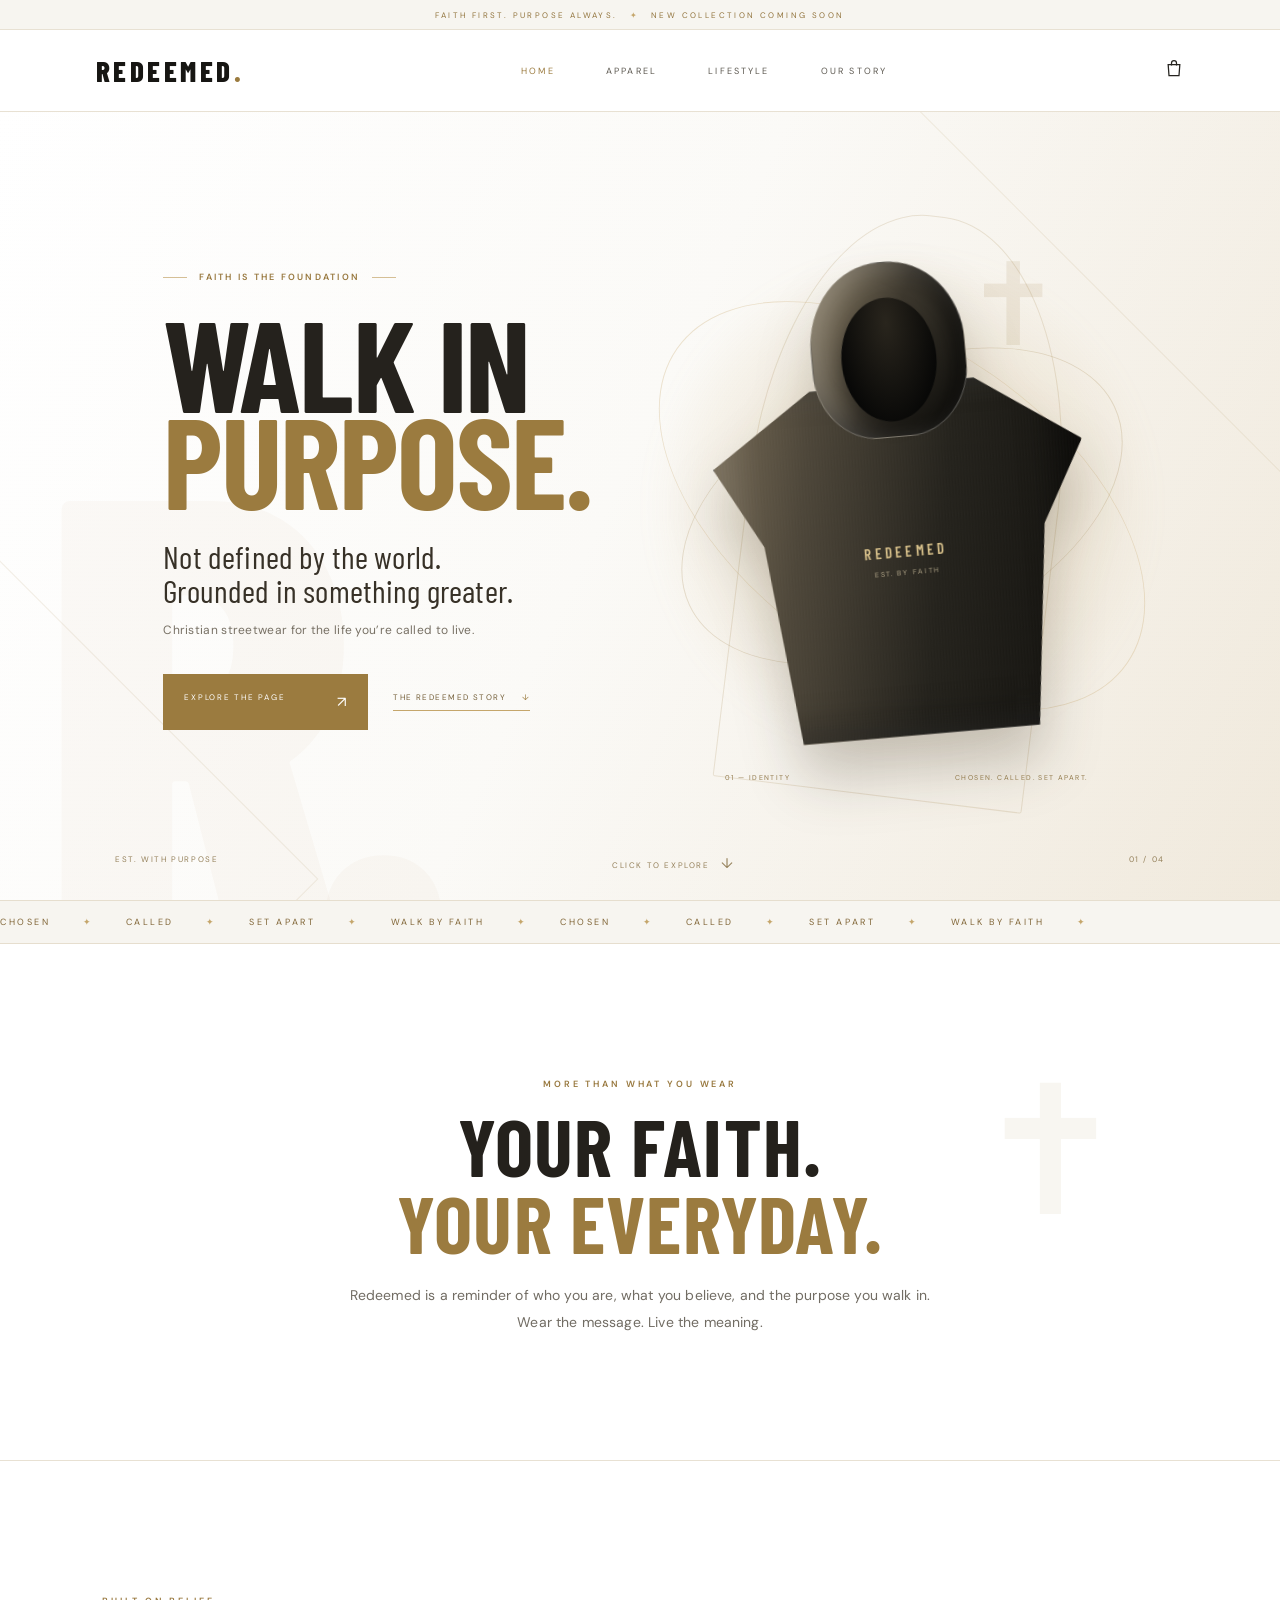
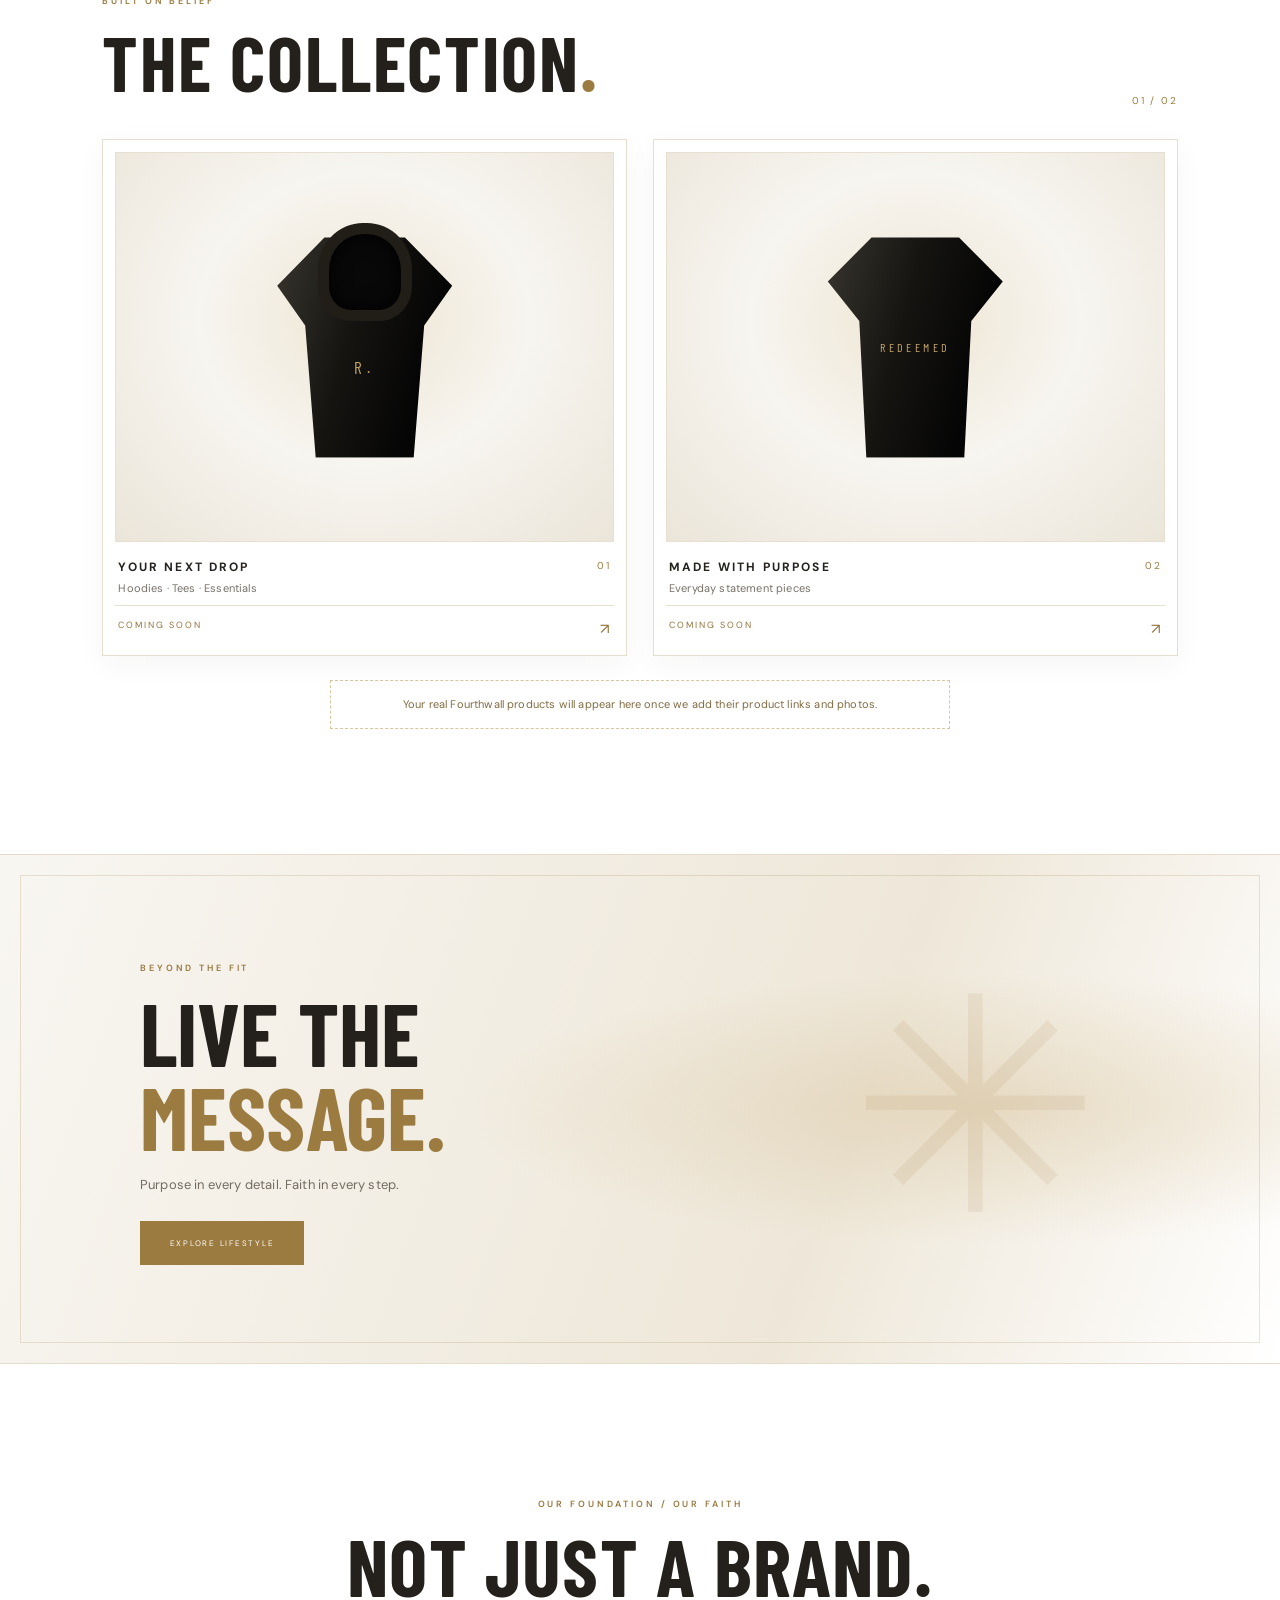
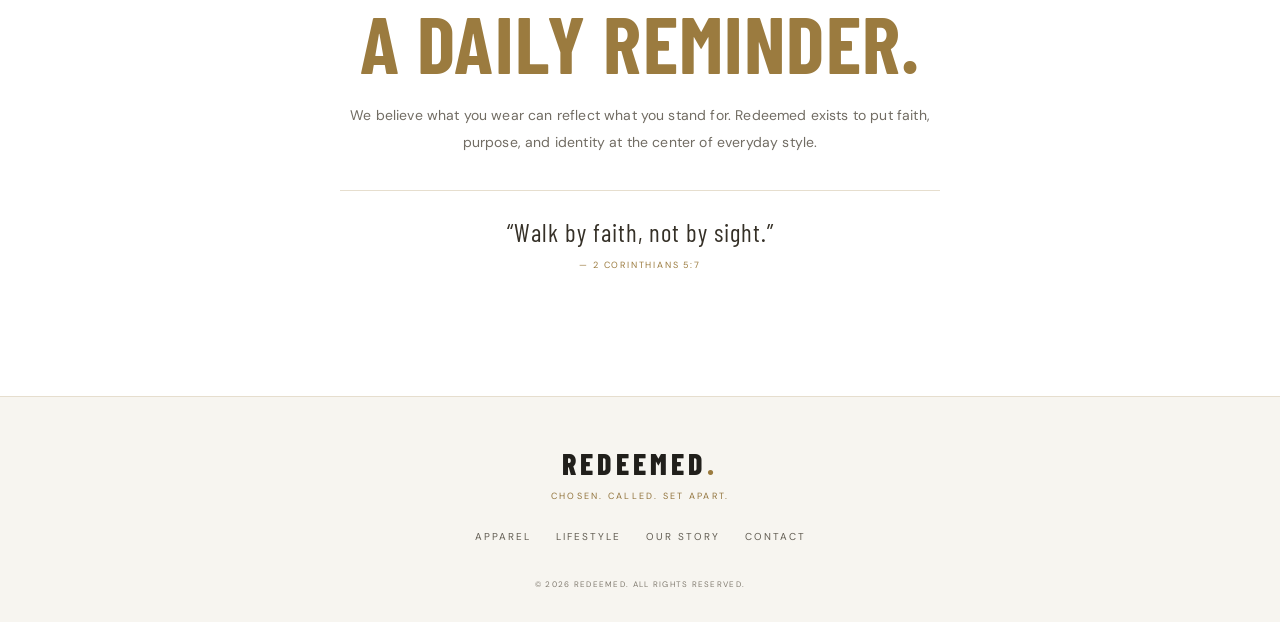
==== index.html @ 98f4ceaa "Make hero explore button scroll into homepage" ====
<!doctype html>
<html lang="en">
<head>
  <meta charset="utf-8">
  <meta name="viewport" content="width=device-width, initial-scale=1">
  <meta name="theme-color" content="#ffffff">
  <meta name="description" content="Redeemed — premium Christian streetwear. Chosen. Called. Redeemed.">
  <title>REDEEMED. — Faith in Every Step</title>
  <link rel="preconnect" href="https://fonts.googleapis.com">
  <link rel="preconnect" href="https://fonts.gstatic.com" crossorigin>
  <link href="https://fonts.googleapis.com/css2?family=Barlow+Condensed:wght@500;600;700;800&family=DM+Sans:wght@300;400;500;600;700&display=swap" rel="stylesheet">
  <link rel="stylesheet" href="styles.css">
</head>
<body>
  <div class="announcement">FAITH FIRST. PURPOSE ALWAYS. <span>✦</span> NEW COLLECTION COMING SOON</div>
  <header class="site-header">
    <a class="brand" href="#home" aria-label="Redeemed home">REDEEMED<span>.</span></a>
    <button class="menu-toggle" aria-label="Open navigation" aria-expanded="false"><span></span><span></span></button>
    <nav class="main-nav" aria-label="Main navigation">
      <a class="active" href="#home">HOME</a>
      <a href="#apparel">APPAREL</a>
      <a href="#lifestyle">LIFESTYLE</a>
      <a href="#about">OUR STORY</a>
    </nav>
    <a class="bag-link" href="#apparel" aria-label="Shop collection"><svg viewBox="0 0 24 24" aria-hidden="true"><path d="M5 8h14l-1 13H6L5 8Z"/><path d="M9 9V6a3 3 0 0 1 6 0v3"/></svg></a>
  </header>

  <main>
    <section class="hero hero-editorial" id="home">
      <div class="hero-grain" aria-hidden="true"></div>
      <div class="hero-watermark" aria-hidden="true">R.</div>
      <div class="hero-copy">
        <p class="eyebrow"><span></span> FAITH IS THE FOUNDATION <span></span></p>
        <h1>WALK IN<br><em>PURPOSE.</em></h1>
        <p class="hero-lead">Not defined by the world.<br>Grounded in something greater.</p>
        <p class="hero-tagline">Christian streetwear for the life you’re called to live.</p>
        <div class="hero-actions">
          <a class="button button-gold" href="#discover">EXPLORE THE PAGE <span>↗</span></a>
          <a class="hero-text-link" href="#about">THE REDEEMED STORY <span>↓</span></a>
        </div>
      </div>
      <div class="hero-art" aria-label="Abstract sculptural garment-inspired artwork">
        <div class="art-orbit orbit-one"></div><div class="art-orbit orbit-two"></div>
        <div class="art-cross">✝</div>
        <div class="art-garment"><div class="garment-hood"></div><div class="garment-body"><span>REDEEMED</span><i>EST. BY FAITH</i></div></div>
        <div class="art-caption"><span>01 — IDENTITY</span><span>CHOSEN. CALLED. SET APART.</span></div>
      </div>
      <div class="hero-bottom"><span>EST. WITH PURPOSE</span><span>CLICK TO EXPLORE <b>↓</b></span><span>01 / 04</span></div>
    </section>

    <div class="marquee" aria-label="Chosen called set apart"><div>CHOSEN <i>✦</i> CALLED <i>✦</i> SET APART <i>✦</i> WALK BY FAITH <i>✦</i> CHOSEN <i>✦</i> CALLED <i>✦</i> SET APART <i>✦</i> WALK BY FAITH <i>✦</i></div></div>

    <section class="intro section-wrap" id="discover">
      <p class="section-kicker">MORE THAN WHAT YOU WEAR</p>
      <h2>YOUR FAITH.<br><span>YOUR EVERYDAY.</span></h2>
      <p>Redeemed is a reminder of who you are, what you believe, and the purpose you walk in. Wear the message. Live the meaning.</p>
    </section>

    <section class="collection section-wrap" id="apparel">
      <div class="section-heading">
        <div><p class="section-kicker">BUILT ON BELIEF</p><h2>THE COLLECTION<span>.</span></h2></div>
        <span class="heading-mark">01 / 02</span>
      </div>
      <div class="product-grid">
        <article class="product-card product-placeholder">
          <div class="product-art art-hoodie"><span>R.</span></div>
          <div class="product-info"><div><h3>YOUR NEXT DROP</h3><p>Hoodies · Tees · Essentials</p></div><span class="product-index">01</span></div>
          <a class="text-link" href="#contact">COMING SOON <span>↗</span></a>
        </article>
        <article class="product-card product-placeholder">
          <div class="product-art art-tee"><span>REDEEMED</span></div>
          <div class="product-info"><div><h3>MADE WITH PURPOSE</h3><p>Everyday statement pieces</p></div><span class="product-index">02</span></div>
          <a class="text-link" href="#contact">COMING SOON <span>↗</span></a>
        </article>
      </div>
      <p class="setup-note">Your real Fourthwall products will appear here once we add their product links and photos.</p>
    </section>

    <section class="lifestyle-band" id="lifestyle">
      <div class="lifestyle-content"><p class="section-kicker">BEYOND THE FIT</p><h2>LIVE THE<br><span>MESSAGE.</span></h2><p>Purpose in every detail. Faith in every step.</p><a class="button button-gold" href="#contact">EXPLORE LIFESTYLE</a></div>
      <div class="lifestyle-symbol" aria-hidden="true">✳</div>
    </section>

    <section class="about section-wrap" id="about">
      <p class="section-kicker">OUR FOUNDATION / OUR FAITH</p>
      <h2>NOT JUST A BRAND.<br><span>A DAILY REMINDER.</span></h2>
      <p>We believe what you wear can reflect what you stand for. Redeemed exists to put faith, purpose, and identity at the center of everyday style.</p>
      <blockquote>“Walk by faith, not by sight.” <cite>— 2 CORINTHIANS 5:7</cite></blockquote>
    </section>
  </main>

  <footer id="contact">
    <a class="footer-brand" href="#home">REDEEMED<span>.</span></a>
    <p>CHOSEN. CALLED. SET APART.</p>
    <div class="footer-links"><a href="#apparel">APPAREL</a><a href="#lifestyle">LIFESTYLE</a><a href="#about">OUR STORY</a><a href="mailto:hello@redeemedappreal.com">CONTACT</a></div>
    <small>© <span id="year"></span> REDEEMED. ALL RIGHTS RESERVED.</small>
  </footer>
  <script src="script.js"></script>
</body>
</html>
---- styles.css ----
:root{--black:#050505;--panel:#101010;--gold:#b99a4b;--gold-light:#d8bd75;--white:#f5f3ef;--muted:#99958c}
*{box-sizing:border-box}html{scroll-behavior:smooth;scroll-padding-top:82px}body{margin:0;background:var(--black);color:var(--white);font-family:"DM Sans",Arial,sans-serif}a{color:inherit;text-decoration:none}.announcement{height:27px;display:grid;place-items:center;background:#0c0c0c;color:#bca15e;font-size:9px;letter-spacing:.22em;border-bottom:1px solid #202020}.site-header{height:68px;padding:0 6.5%;display:flex;align-items:center;justify-content:space-between;border-bottom:1px solid #242424;background:rgba(5,5,5,.96);position:sticky;top:0;z-index:20}.brand,.footer-brand{font-family:"Barlow Condensed",sans-serif;font-weight:800;letter-spacing:.08em;font-size:25px}.brand span,.footer-brand span{color:var(--gold)}.main-nav{display:flex;gap:42px;align-items:center}.main-nav a,.footer-links a{font-size:10px;letter-spacing:.2em;color:#a6a39c;transition:color .2s}.main-nav a:hover,.main-nav a.active,.footer-links a:hover{color:var(--gold-light)}.bag-link svg{width:20px;fill:none;stroke:#eee;stroke-width:1.5}.menu-toggle{display:none;background:none;border:0}.hero{min-height:690px;height:calc(100svh - 95px);max-height:900px;position:relative;overflow:hidden;display:grid;place-items:center;text-align:center;background:radial-gradient(ellipse at 50% 39%,rgba(133,91,24,.28),transparent 34%),radial-gradient(ellipse at 50% 72%,#17130b 0%,#080808 42%,#030303 75%)}.hero:before,.hero:after{content:"";position:absolute;width:360px;height:360px;border:1px solid rgba(185,154,75,.08);transform:rotate(45deg);top:8%;left:-210px}.hero:after{left:auto;right:-230px;top:auto;bottom:-190px}.hero-lines{position:absolute;inset:0;opacity:.23;background:linear-gradient(135deg,transparent 49.8%,rgba(185,154,75,.12) 50%,transparent 50.2%);mask-image:linear-gradient(to bottom,transparent,#000 20%,#000 80%,transparent)}.halo{position:absolute;width:370px;height:370px;border-radius:50%;top:10%;left:50%;transform:translateX(-50%);background:radial-gradient(circle,rgba(180,127,35,.27),rgba(106,73,22,.12) 38%,transparent 70%);filter:blur(12px)}.hooded-figure{position:absolute;top:10%;left:50%;transform:translateX(-50%);width:260px;height:390px;opacity:.75;filter:drop-shadow(0 20px 28px #000)}.hood{position:absolute;z-index:2;width:160px;height:190px;left:50px;top:0;border-radius:48% 48% 42% 42%;background:linear-gradient(115deg,#28251f,#090909 65%);border:1px solid #383126;box-shadow:inset -16px -8px 22px #000}.hood:after{content:"";position:absolute;inset:25px 25px 16px;border-radius:50%;background:#030303;box-shadow:inset 0 0 28px #000}.body{position:absolute;top:140px;left:0;width:260px;height:250px;background:linear-gradient(105deg,#191713,#050505 60%,#1c1913);clip-path:polygon(30% 0,70% 0,100% 100%,0 100%);border-top:1px solid #393126}.hero-content{position:relative;z-index:3;margin-top:35px;padding:0 20px}.eyebrow,.section-kicker{color:var(--gold-light);font-size:9px;letter-spacing:.32em;font-weight:600}.hero h1{font-family:"Barlow Condensed",Impact,sans-serif;font-size:clamp(48px,7.2vw,91px);line-height:.9;letter-spacing:.045em;margin:15px 0 18px;font-weight:700;text-shadow:0 4px 30px #000}.hero h1 span,.intro h2 span,.lifestyle-content h2 span,.about h2 span{color:var(--gold-light)}.hero-subtitle{font-size:clamp(13px,1.7vw,19px);letter-spacing:.16em;margin:0 0 9px}.hero-tagline{font-size:14px;color:#d2d0ca;margin:0}.hero-actions{display:flex;justify-content:center;gap:12px;margin-top:34px}.button{min-width:145px;padding:14px 20px;font-size:9px;letter-spacing:.17em;display:inline-flex;justify-content:center;border:1px solid;transition:background .25s,color .25s,border-color .25s}.button-gold{border-color:var(--gold);color:var(--gold-light)}.button-gold:hover{background:var(--gold);color:#090909}.button-light{border-color:#ddd;color:#eee}.button-light:hover{background:#eee;color:#090909}.hero-foot{position:absolute;bottom:34px;left:0;right:0;font-size:10px;letter-spacing:.16em}.vertical-note{position:absolute;right:28px;top:50%;writing-mode:vertical-rl;color:#62563b;font-size:8px;letter-spacing:.25em}.section-wrap{max-width:1160px;margin:auto;padding:110px 7%}.intro{text-align:center;border-bottom:1px solid #242424}.intro h2,.about h2,.lifestyle-content h2{font-family:"Barlow Condensed",sans-serif;font-size:clamp(42px,6vw,68px);line-height:.95;margin:17px 0}.intro>p:last-child,.about>p:not(.section-kicker){max-width:570px;margin:22px auto 0;color:#aaa;font-size:13px;line-height:1.9}.section-heading{display:flex;justify-content:space-between;align-items:end;margin-bottom:32px}.section-heading h2{font-family:"Barlow Condensed",sans-serif;font-size:58px;margin:8px 0 0}.heading-mark,.product-index{font-size:10px;color:#777;letter-spacing:.18em}.product-grid{display:grid;grid-template-columns:repeat(2,minmax(0,1fr));gap:22px}.product-card{background:#0c0c0c;padding:12px;border:1px solid #202020}.product-art{height:340px;display:grid;place-items:center;position:relative;overflow:hidden;background:radial-gradient(ellipse at 50% 45%,#29251c,#101010 55%,#080808)}.product-art:before{content:"";position:absolute;width:155px;height:190px;background:linear-gradient(110deg,#292721,#080808 70%);clip-path:polygon(27% 0,73% 0,100% 22%,84% 40%,78% 100%,22% 100%,16% 40%,0 22%);filter:drop-shadow(0 15px 20px #000)}.art-hoodie:after{content:"";position:absolute;top:68px;width:65px;height:70px;border:10px solid #171612;border-radius:48% 48% 35% 35%;background:#080808}.product-art span{z-index:2;font-family:"Barlow Condensed";font-size:17px;letter-spacing:.2em;color:#c9ad65;margin-top:40px}.art-tee{background:radial-gradient(ellipse at center,#27231b,#0c0c0c 68%)}.art-tee:before{width:180px;height:190px;clip-path:polygon(25% 0,75% 0,100% 20%,82% 38%,78% 100%,22% 100%,18% 38%,0 20%)}.art-tee span{font-size:12px;margin-top:0}.product-info{display:flex;justify-content:space-between;align-items:start;padding:17px 3px 10px}.product-info h3{font-size:12px;letter-spacing:.12em;margin:0 0 6px}.product-info p,.setup-note{font-size:11px;color:#85827b;margin:0}.text-link{display:flex;justify-content:space-between;border-top:1px solid #292929;padding:13px 3px 4px;color:var(--gold-light);font-size:9px;letter-spacing:.17em}.text-link span{font-size:15px}.setup-note{margin-top:22px;text-align:center;line-height:1.7}.lifestyle-band{min-height:440px;position:relative;overflow:hidden;background:radial-gradient(ellipse at 75% 50%,rgba(155,113,39,.2),transparent 42%),linear-gradient(110deg,#090909,#17130b 60%,#080808);border-top:1px solid #29231a;border-bottom:1px solid #29231a;display:flex;align-items:center;padding:70px max(8%,calc((100% - 1000px)/2))}.lifestyle-content{position:relative;z-index:2}.lifestyle-content h2{font-size:65px}.lifestyle-content>p:not(.section-kicker){color:#aaa;font-size:13px;margin:18px 0 28px}.lifestyle-symbol{position:absolute;right:14%;font-size:250px;color:rgba(185,154,75,.08);font-weight:200}.about{text-align:center}.about blockquote{margin:35px auto 0;padding-top:26px;border-top:1px solid #292929;max-width:600px;font-family:"Barlow Condensed";font-size:25px;letter-spacing:.04em}.about cite{display:block;font-family:"DM Sans";font-style:normal;font-size:9px;color:var(--gold);letter-spacing:.2em;margin-top:12px}footer{border-top:1px solid #292929;text-align:center;padding:48px 20px 30px;background:#080808}.footer-brand{font-size:30px}footer>p{font-size:9px;letter-spacing:.2em;color:#777}.footer-links{display:flex;justify-content:center;gap:25px;flex-wrap:wrap;margin:28px 0}footer small{font-size:8px;letter-spacing:.16em;color:#666}.menu-toggle span{display:block;width:21px;height:1px;background:#eee;margin:6px}
@media(max-width:700px){.site-header{height:60px;padding:0 5%}.brand{font-size:22px}.menu-toggle{display:block;margin-left:auto;margin-right:18px}.main-nav{display:none;position:absolute;top:60px;left:0;right:0;background:#090909;border-bottom:1px solid #292929;padding:22px;flex-direction:column;gap:22px}.main-nav.open{display:flex}.bag-link svg{width:19px}.hero{min-height:650px;height:calc(100svh - 87px)}.hooded-figure{top:12%;transform:translateX(-50%) scale(.88)}.hero-content{margin-top:55px}.hero h1{font-size:clamp(48px,12vw,70px)}.hero-subtitle{font-size:12px}.hero-foot{font-size:8px;bottom:25px}.vertical-note{right:10px}.section-wrap{padding:75px 6%}.product-grid{grid-template-columns:1fr;gap:16px}.product-art{height:300px}.section-heading h2{font-size:48px}.lifestyle-band{min-height:390px;padding:65px 8%}.lifestyle-content h2{font-size:55px}.lifestyle-symbol{right:-10%;font-size:190px}.intro h2,.about h2{font-size:48px}}
@media(prefers-reduced-motion:reduce){html{scroll-behavior:auto}*,*:before,*:after{transition:none!important}}

/* REDEEMED — elevated editorial art direction */
:root{--gold:#c4a45b;--gold-light:#ead49a;--white:#f7f5ef}
body{background:#050505;letter-spacing:.01em}
.announcement{height:30px;background:#080808;color:#c7a65c;font-size:8px;letter-spacing:.3em}
.site-header{height:76px;padding-inline:7%;background:rgba(4,4,4,.88);backdrop-filter:blur(18px);border-bottom-color:rgba(202,170,99,.2)}
.brand{font-size:29px;letter-spacing:.12em}
.main-nav{gap:clamp(18px,4vw,52px)}
.main-nav a{font-size:9px;letter-spacing:.24em}
.hero{height:calc(100svh - 106px);min-height:700px;max-height:960px;background:radial-gradient(ellipse at 50% 34%,rgba(174,127,43,.26),transparent 29%),radial-gradient(ellipse at 50% 90%,#17130b 0%,#080808 48%,#020202 80%)}
.hero:before{width:520px;height:520px;top:4%;left:-330px;border-color:rgba(201,168,93,.13)}
.hero:after{width:600px;height:600px;right:-390px;bottom:-330px;border-color:rgba(201,168,93,.1)}
.hero-wordmark{position:absolute;z-index:1;top:12%;left:50%;transform:translateX(-50%);font-family:"Barlow Condensed",sans-serif;font-size:clamp(120px,25vw,340px);font-weight:800;letter-spacing:-.04em;white-space:nowrap;color:transparent;-webkit-text-stroke:1px rgba(222,196,137,.075);line-height:1}
.hero-cross{position:absolute;right:13%;top:22%;font-size:clamp(75px,13vw,170px);font-family:Georgia,serif;color:rgba(206,174,105,.055);font-weight:200}
.halo{width:470px;height:470px;top:8%;background:radial-gradient(circle,rgba(190,139,49,.3),rgba(110,78,28,.13) 38%,transparent 70%);filter:blur(18px)}
.hooded-figure{top:7%;width:300px;height:450px;opacity:.91;transform:translateX(-50%) scale(1.05);filter:drop-shadow(0 28px 40px #000)}
.hood{width:178px;height:205px;left:61px;background:linear-gradient(110deg,#383229 0%,#17140f 37%,#050505 76%);border:1px solid rgba(190,164,111,.24);box-shadow:inset 12px 3px 26px rgba(255,255,255,.035),inset -18px -12px 25px #000,0 0 55px rgba(160,112,38,.1)}
.hood:after{inset:26px 27px 18px;background:radial-gradient(ellipse at 45% 15%,#15120d,#020202 65%);box-shadow:inset 0 0 35px #000}
.body{top:151px;width:300px;height:300px;background:linear-gradient(100deg,#28241d 0%,#0e0d0b 35%,#030303 68%,#211c13 100%);border-top:1px solid rgba(205,176,116,.2);clip-path:polygon(31% 0,69% 0,100% 100%,0 100%)}
.hero-content{margin-top:55px}
.eyebrow{display:flex;align-items:center;justify-content:center;gap:13px;font-size:8px;letter-spacing:.34em;color:#dfc47f}
.eyebrow span{width:24px;height:1px;background:var(--gold);opacity:.7}
.hero h1{font-size:clamp(58px,8vw,108px);letter-spacing:.025em;line-height:.84;margin:22px 0 24px;text-shadow:0 8px 42px #000}
.hero h1 span{color:#f4f0e7;text-shadow:0 0 28px rgba(210,174,98,.18)}
.hero-subtitle{font-size:clamp(11px,1.4vw,16px);letter-spacing:.25em;color:#d7d2c7}
.hero-tagline{font-size:13px;letter-spacing:.04em;color:#c3bfb5}
.hero-actions{margin-top:38px;gap:14px}
.button{min-width:164px;padding:16px 23px;font-size:8px;letter-spacing:.22em}
.button-gold{background:linear-gradient(120deg,rgba(193,157,79,.1),rgba(193,157,79,.015));border-color:#c5a45a;color:#e8cf91}
.button-gold:hover{box-shadow:0 0 28px rgba(197,164,90,.22)}
.button-light{border-color:rgba(255,255,255,.55)}
.hero-foot{font-size:8px;letter-spacing:.3em;color:#b5aa8f}
.vertical-note{color:#a18b57;opacity:.8}
.marquee{overflow:hidden;border-top:1px solid #28231a;border-bottom:1px solid #28231a;background:#0b0a08;padding:15px 0;white-space:nowrap}
.marquee div{width:max-content;animation:marquee 34s linear infinite;font-size:9px;letter-spacing:.28em;color:#b8a16d}
.marquee i{font-style:normal;color:#e1c47d;padding:0 28px}
@keyframes marquee{to{transform:translateX(-50%)}}
.section-wrap{max-width:1280px;padding:125px 8%}
.intro{position:relative}
.intro:before{content:"✝";position:absolute;right:12%;top:20%;font:180px Georgia;color:rgba(196,164,91,.035);pointer-events:none}
.intro h2,.about h2{font-size:clamp(50px,6.3vw,82px);letter-spacing:.015em}
.intro>p:last-child,.about>p:not(.section-kicker){font-size:14px;color:#aaa69c;max-width:590px}
.section-heading h2{font-size:clamp(48px,6vw,76px);letter-spacing:.025em}
.section-heading h2 span{color:var(--gold)}
.heading-mark{color:#b39a65}
.product-grid{gap:26px}
.product-card{padding:12px;background:linear-gradient(145deg,#111,#080808);border:1px solid #29251d;transition:transform .35s,border-color .35s,box-shadow .35s}
.product-card:hover{transform:translateY(-7px);border-color:rgba(196,164,91,.55);box-shadow:0 22px 55px rgba(0,0,0,.35)}
.product-art{height:390px;background:radial-gradient(ellipse at 50% 43%,#403522 0%,#17140e 35%,#090909 72%);border:1px solid rgba(206,177,117,.08)}
.product-art:before{width:175px;height:220px;background:linear-gradient(105deg,#38352e,#151411 42%,#050505 78%);filter:drop-shadow(0 25px 25px #000);transition:transform .4s}
.product-card:hover .product-art:before{transform:scale(1.055) translateY(-4px)}
.art-hoodie:after{top:70px;width:72px;height:76px;border:11px solid #211e18;box-shadow:inset 0 0 20px #000}
.product-art span{color:#dfc47f;text-shadow:0 1px 8px #000;letter-spacing:.28em}
.product-info h3{letter-spacing:.18em}
.product-info p{color:#a29b8b}
.text-link{color:#dfc47f;letter-spacing:.22em}
.setup-note{padding:14px;border:1px dashed #393020;color:#a99a76;max-width:620px;margin:24px auto 0}
.lifestyle-band{min-height:510px;background:radial-gradient(ellipse at 78% 50%,rgba(183,137,55,.25),transparent 35%),linear-gradient(110deg,#080808,#18140c 60%,#060606);border-color:#302719}
.lifestyle-band:after{content:"";position:absolute;inset:20px;border:1px solid rgba(201,168,93,.1);pointer-events:none}
.lifestyle-content h2{font-size:clamp(60px,7vw,88px)}
.lifestyle-symbol{font-size:300px;color:rgba(218,188,123,.09);text-shadow:0 0 90px rgba(195,151,65,.12)}
.about blockquote{border-color:#3b3020;color:#eee}
.about cite{color:#d6b86f}
footer{background:#070707;border-color:#292319}
.footer-brand{letter-spacing:.14em}
footer>p{color:#b4a276;letter-spacing:.25em}
footer small{color:#77716a}
@media(max-width:700px){
 .site-header{height:64px}.main-nav{top:64px}
 .hero{min-height:690px;height:calc(100svh - 94px)}
 .hero-wordmark{top:19%;font-size:28vw}
 .hero-cross{right:4%;top:17%;font-size:90px}
 .hooded-figure{top:10%;transform:translateX(-50%) scale(.9)}
 .hero-content{margin-top:75px}
 .hero h1{font-size:clamp(54px,12.5vw,78px)}
 .hero-subtitle{font-size:10px;letter-spacing:.17em}
 .hero-foot{font-size:7px;letter-spacing:.18em}
 .section-wrap{padding:82px 6%}
 .product-art{height:320px}
 .lifestyle-band{min-height:430px}
 .marquee div{animation-duration:25s}
}
@media(prefers-reduced-motion:reduce){.marquee div{animation:none}}


/* REDEEMED — ivory white, antique gold & champagne gold palette */
:root{--black:#fff;--panel:#f7f5f0;--gold:#9b7b3f;--gold-light:#c5a66b;--white:#211f1b;--muted:#77736b}
body{background:#fff;color:#211f1b}
.announcement{background:#f7f5f0;color:#92743d;border-bottom:1px solid #e8e1d3}
.site-header{background:rgba(255,255,255,.94);border-bottom:1px solid #e8e1d3;backdrop-filter:blur(18px)}
.brand,.footer-brand{color:#171613}
.main-nav a{color:#5d5951}.main-nav a:hover,.main-nav a.active{color:#9b7b3f}
.bag-link svg{stroke:#25231f}
.hero{background:radial-gradient(ellipse at 50% 35%,rgba(197,166,107,.28),transparent 34%),linear-gradient(145deg,#fff 0%,#f6f3ec 58%,#eee8dc 100%)}
.hero:before,.hero:after{border-color:rgba(155,123,63,.15)}
.hero-lines{opacity:.18}
.hero-wordmark{-webkit-text-stroke:1px rgba(155,123,63,.13)}
.hero-cross{color:rgba(155,123,63,.09)}
.halo{background:radial-gradient(circle,rgba(197,166,107,.3),rgba(197,166,107,.1) 42%,transparent 70%)}
.hooded-figure{opacity:1;filter:drop-shadow(0 28px 35px rgba(45,35,18,.24))}
.hood{border-color:rgba(155,123,63,.28)}
.hero-content{color:#211f1b}
.hero h1{color:#24211c;text-shadow:0 5px 24px rgba(120,96,53,.08)}
.hero h1 span{color:#9b7b3f;text-shadow:none}
.hero-subtitle{color:#5f584b}
.hero-tagline{color:#5d574d}
.eyebrow,.section-kicker{color:#98783e}
.eyebrow span{background:#c5a66b}
.button-gold{background:#9b7b3f;color:#fff;border-color:#9b7b3f}
.button-gold:hover{background:#c5a66b;border-color:#c5a66b;color:#171613}
.button-light{border-color:#9b7b3f;color:#765d30}
.button-light:hover{background:#f0e8d8;color:#49391d}
.hero-foot{color:#786744}.vertical-note{color:#9b7b3f}
.marquee{background:#f7f5f0;border-color:#e6dece}
.marquee div{color:#806536}.marquee i{color:#c5a66b}
.intro{border-color:#e8e1d3}
.intro h2,.about h2{color:#24211c}
.intro h2 span,.about h2 span,.lifestyle-content h2 span{color:#9b7b3f}
.intro>p:last-child,.about>p:not(.section-kicker){color:#716c63}
.intro:before{color:rgba(155,123,63,.07)}
.section-heading h2{color:#24211c}.section-heading h2 span{color:#9b7b3f}
.heading-mark{color:#9b7b3f}
.product-card{background:#fff;border-color:#e6dece;box-shadow:0 8px 28px rgba(45,35,18,.045)}
.product-card:hover{border-color:#c5a66b;box-shadow:0 22px 45px rgba(45,35,18,.1)}
.product-art{background:radial-gradient(ellipse at 50% 43%,#eee5d3 0%,#f7f5f0 47%,#ebe5d9 100%);border-color:#e7dfd0}
.product-art span{color:#c5a66b;text-shadow:none}
.product-info h3{color:#26231e}.product-info p{color:#777168}
.product-index{color:#9b7b3f}.text-link{color:#92713a;border-color:#e8e1d3}
.setup-note{border-color:#d8c69e;color:#806b42}
.lifestyle-band{background:radial-gradient(ellipse at 78% 50%,rgba(197,166,107,.28),transparent 38%),linear-gradient(110deg,#f8f6f1,#eee7d9 65%,#fff);border-color:#e5dccb}
.lifestyle-band:after{border-color:rgba(155,123,63,.2)}
.lifestyle-content h2{color:#24211c}
.lifestyle-content>p:not(.section-kicker){color:#716b60}
.lifestyle-symbol{color:rgba(155,123,63,.1);text-shadow:none}
.about blockquote{border-color:#e6dece;color:#353027}
.about cite{color:#9b7b3f}
footer{background:#f7f5f0;border-color:#e6dece}
.footer-brand{color:#211f1b}.footer-brand span{color:#9b7b3f}
footer>p{color:#92743d}footer small{color:#827c71}
.footer-links a{color:#625d53}
@media(max-width:700px){.main-nav{background:#fff;border-color:#e6dece}.menu-toggle span{background:#29251e}}


/* OVERSIZED EDITORIAL HOMEPAGE HERO */
.announcement{display:flex;justify-content:center;gap:12px;align-items:center}
.announcement span{color:#c5a66b}
.site-header{height:82px;padding-inline:7.5%}
.hero-editorial{height:min(850px,calc(100svh - 112px));min-height:680px;max-height:none;display:grid;grid-template-columns:1fr 1fr;align-items:center;text-align:left;padding:0 9%;overflow:hidden;background:linear-gradient(115deg,#fff 0%,#fbfaf7 48%,#f0e9dc 100%)}
.hero-editorial:before{width:560px;height:560px;left:-360px;top:auto;bottom:-260px;border-color:rgba(155,123,63,.12)}
.hero-editorial:after{width:660px;height:660px;right:-430px;top:-340px;bottom:auto;border-color:rgba(155,123,63,.12)}
.hero-grain{position:absolute;inset:0;opacity:.25;pointer-events:none;background:repeating-linear-gradient(0deg,transparent 0,transparent 3px,rgba(100,80,45,.018) 4px)}
.hero-watermark{position:absolute;left:3%;bottom:-17%;font-family:"Barlow Condensed",sans-serif;font-size:clamp(300px,52vw,720px);font-weight:800;line-height:1;color:rgba(155,123,63,.035);letter-spacing:-.08em;pointer-events:none}
.hero-copy{position:relative;z-index:4;max-width:590px;padding:45px 0 65px}
.hero-copy .eyebrow{justify-content:flex-start;font-size:9px;letter-spacing:.25em;gap:12px}
.hero-copy h1{font-size:clamp(86px,10vw,150px);line-height:.76;letter-spacing:-.015em;color:#25221d;margin:31px 0 30px;text-shadow:none}
.hero-copy h1 em{font-style:normal;color:#9b7b3f}
.hero-lead{font-family:"Barlow Condensed",sans-serif;font-size:clamp(23px,2.5vw,34px);line-height:1.08;color:#373127;margin:0 0 14px}
.hero-copy .hero-tagline{font-size:12px;color:#777064;letter-spacing:.025em}
.hero-copy .hero-actions{justify-content:flex-start;align-items:center;flex-wrap:wrap;margin-top:36px;gap:25px}
.hero-copy .button{min-width:205px;justify-content:space-between;gap:25px;padding:17px 20px}
.hero-copy .button span{font-size:15px}
.hero-text-link{font-size:8px;letter-spacing:.18em;color:#75603a;border-bottom:1px solid #c5a66b;padding:0 0 8px}
.hero-text-link span{padding-left:12px;color:#9b7b3f}
.hero-art{height:100%;min-height:560px;position:relative;display:grid;place-items:center;isolation:isolate}
.hero-art:before{content:"";position:absolute;width:min(39vw,520px);aspect-ratio:1;border-radius:50%;background:radial-gradient(circle,rgba(197,166,107,.38),rgba(197,166,107,.13) 48%,transparent 72%);filter:blur(12px)}
.hero-art:after{content:"";position:absolute;inset:13% 8%;border:1px solid rgba(155,123,63,.18);border-radius:48% 48% 2px 2px;transform:rotate(7deg)}
.art-orbit{position:absolute;width:min(37vw,470px);aspect-ratio:1;border:1px solid rgba(155,123,63,.22);border-radius:50%;transform:rotate(-25deg) scaleY(.58)}
.orbit-two{width:min(43vw,550px);transform:rotate(35deg) scaleY(.58);border-color:rgba(197,166,107,.3)}
.art-cross{position:absolute;right:7%;top:16%;font:clamp(65px,9vw,120px) Georgia,serif;color:rgba(155,123,63,.12)}
.art-garment{position:relative;z-index:2;width:clamp(240px,29vw,370px);height:490px;filter:drop-shadow(0 35px 28px rgba(51,39,18,.24));transform:rotate(-5deg);animation:garment-float 7s ease-in-out infinite}
.garment-hood{position:absolute;z-index:2;top:0;left:50%;transform:translateX(-50%);width:42%;height:36%;border-radius:48% 48% 40% 40%;background:linear-gradient(115deg,#8d8067,#3e392f 48%,#171612 100%);border:1px solid rgba(255,255,255,.25);box-shadow:inset 12px 5px 25px rgba(255,255,255,.18),inset -16px -12px 24px rgba(0,0,0,.55)}
.garment-hood:after{content:"";position:absolute;inset:20% 19% 9%;border-radius:50%;background:radial-gradient(ellipse at 50% 20%,#29251d,#080807 75%);box-shadow:0 8px 14px rgba(0,0,0,.25)}
.garment-body{position:absolute;top:25%;left:0;width:100%;height:72%;clip-path:polygon(28% 0,72% 0,100% 20%,88% 43%,82% 100%,18% 100%,12% 43%,0 20%);background:linear-gradient(100deg,#776b56 0%,#4d4639 24%,#24221c 58%,#100f0c 100%);border:1px solid rgba(255,255,255,.2);box-shadow:inset 20px 0 35px rgba(255,255,255,.1),inset -25px -8px 35px rgba(0,0,0,.5);display:flex;flex-direction:column;align-items:center;justify-content:center;gap:8px}
.garment-body:before{content:"";position:absolute;inset:0;background:repeating-linear-gradient(92deg,transparent 0,rgba(255,255,255,.025) 1px,transparent 3px);opacity:.7}
.garment-body span,.garment-body i{position:relative;color:#d8c18b;letter-spacing:.22em;font:600 15px "Barlow Condensed",sans-serif}
.garment-body i{font:7px "DM Sans",sans-serif;letter-spacing:.24em;color:rgba(235,220,181,.7)}
.art-caption{position:absolute;z-index:3;bottom:15%;left:2%;right:0;display:flex;justify-content:space-between;color:#927a4c;font-size:7px;letter-spacing:.2em}
.hero-bottom{position:absolute;bottom:28px;left:9%;right:9%;display:flex;justify-content:space-between;color:#95815b;font-size:8px;letter-spacing:.2em}
.hero-bottom b{font-size:14px;padding-left:8px;font-weight:400}
@keyframes garment-float{0%,100%{transform:translateY(0) rotate(-5deg)}50%{transform:translateY(-13px) rotate(-3deg)}}
@media(max-width:850px){
 .hero-editorial{padding-inline:6%;grid-template-columns:1fr 1fr}
 .hero-copy h1{font-size:clamp(72px,10vw,105px)}
 .art-garment{width:clamp(210px,31vw,290px);height:400px}
 .hero-art{min-height:500px}
}
@media(max-width:650px){
 .site-header{height:66px}
 .hero-editorial{height:auto;min-height:900px;max-height:none;display:flex;flex-direction:column;align-items:stretch;padding:64px 7% 82px}
 .hero-copy{padding:0;max-width:none}
 .hero-copy .eyebrow{font-size:7px;letter-spacing:.2em}
 .hero-copy h1{font-size:clamp(76px,19vw,112px);margin:26px 0 22px}
 .hero-lead{font-size:25px}
 .hero-copy .hero-tagline{font-size:11px}
 .hero-copy .hero-actions{margin-top:27px;gap:20px}
 .hero-copy .button{min-width:190px}
 .hero-art{min-height:390px;height:390px;margin-top:0}
 .hero-art:before{width:310px}
 .hero-art:after{inset:4% 10%}
 .art-orbit{width:300px}
 .orbit-two{width:340px}
 .art-garment{width:230px;height:340px}
 .art-cross{right:8%;top:5%;font-size:75px}
 .art-caption{bottom:3%;font-size:6px}
 .hero-bottom{bottom:22px;left:7%;right:7%;font-size:6px;letter-spacing:.12em}
 .hero-bottom span:nth-child(2){display:none}
}
@media(prefers-reduced-motion:reduce){.art-garment{animation:none}}
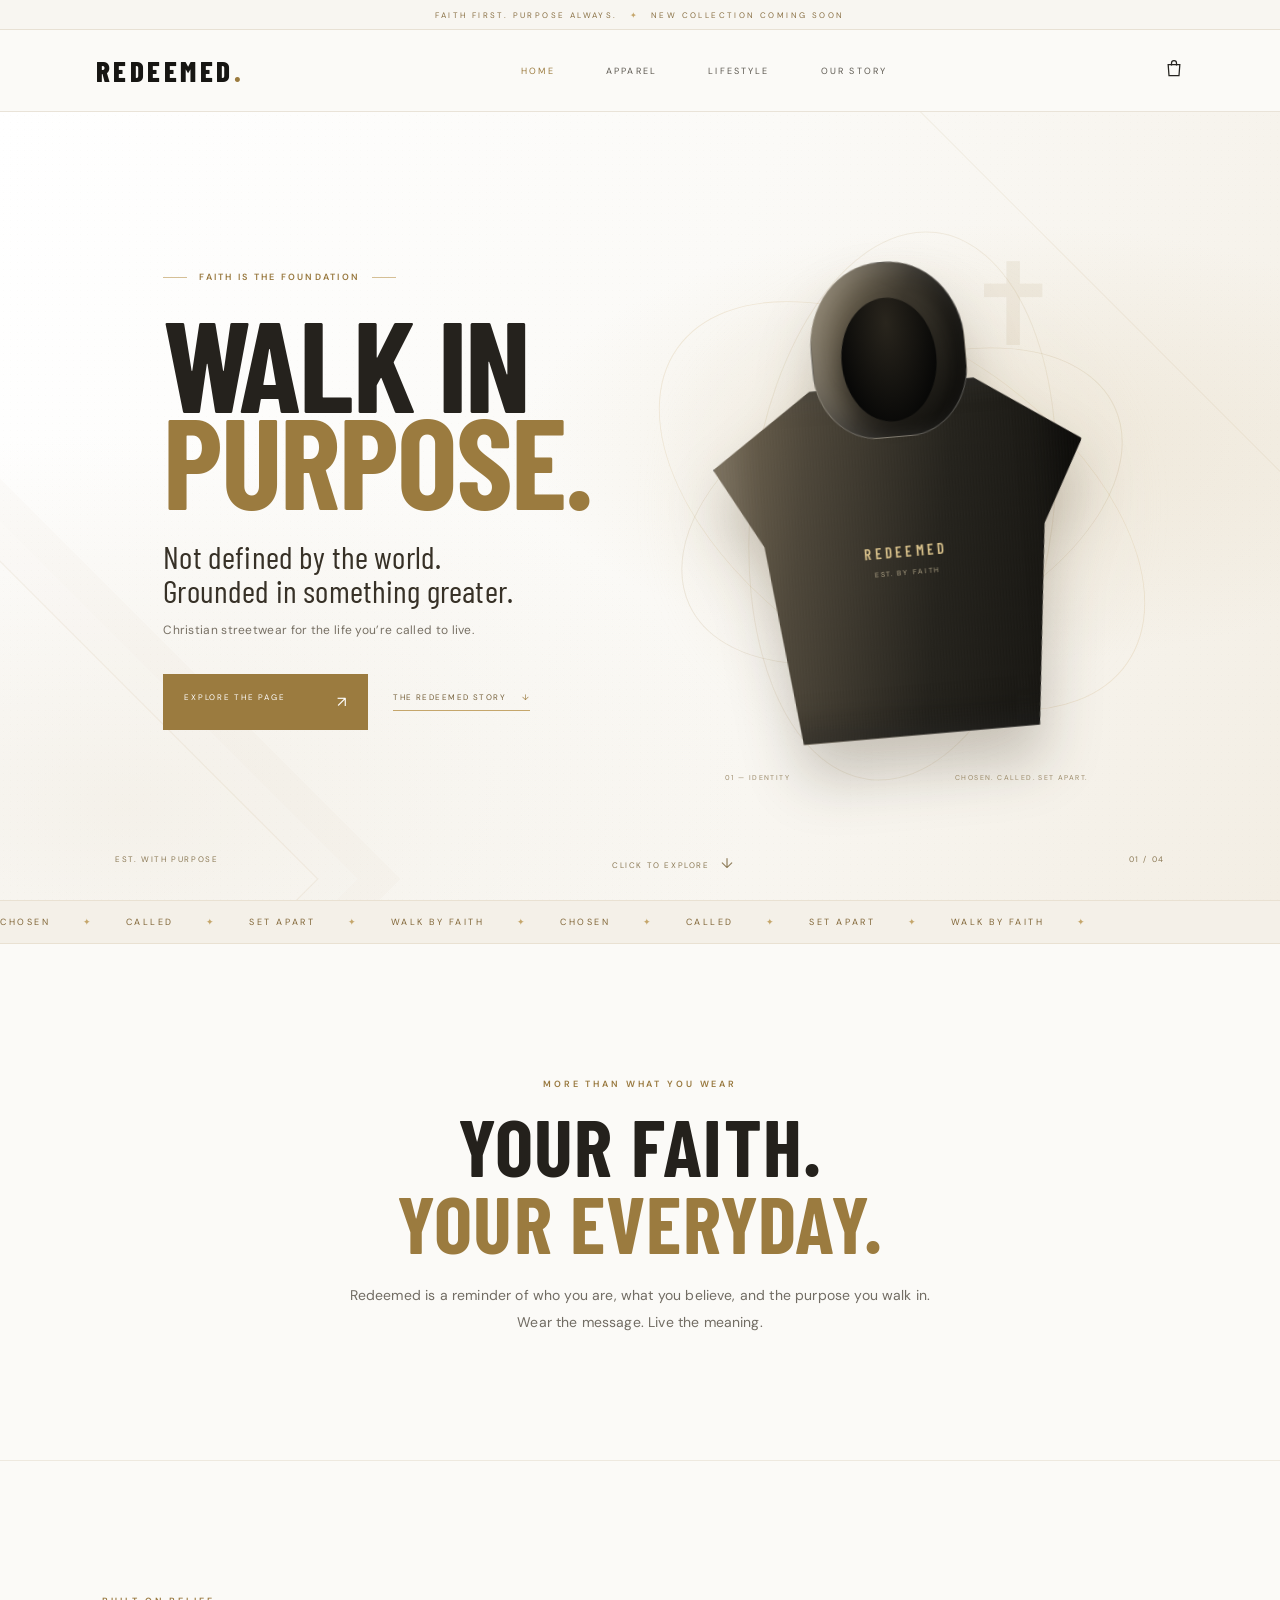
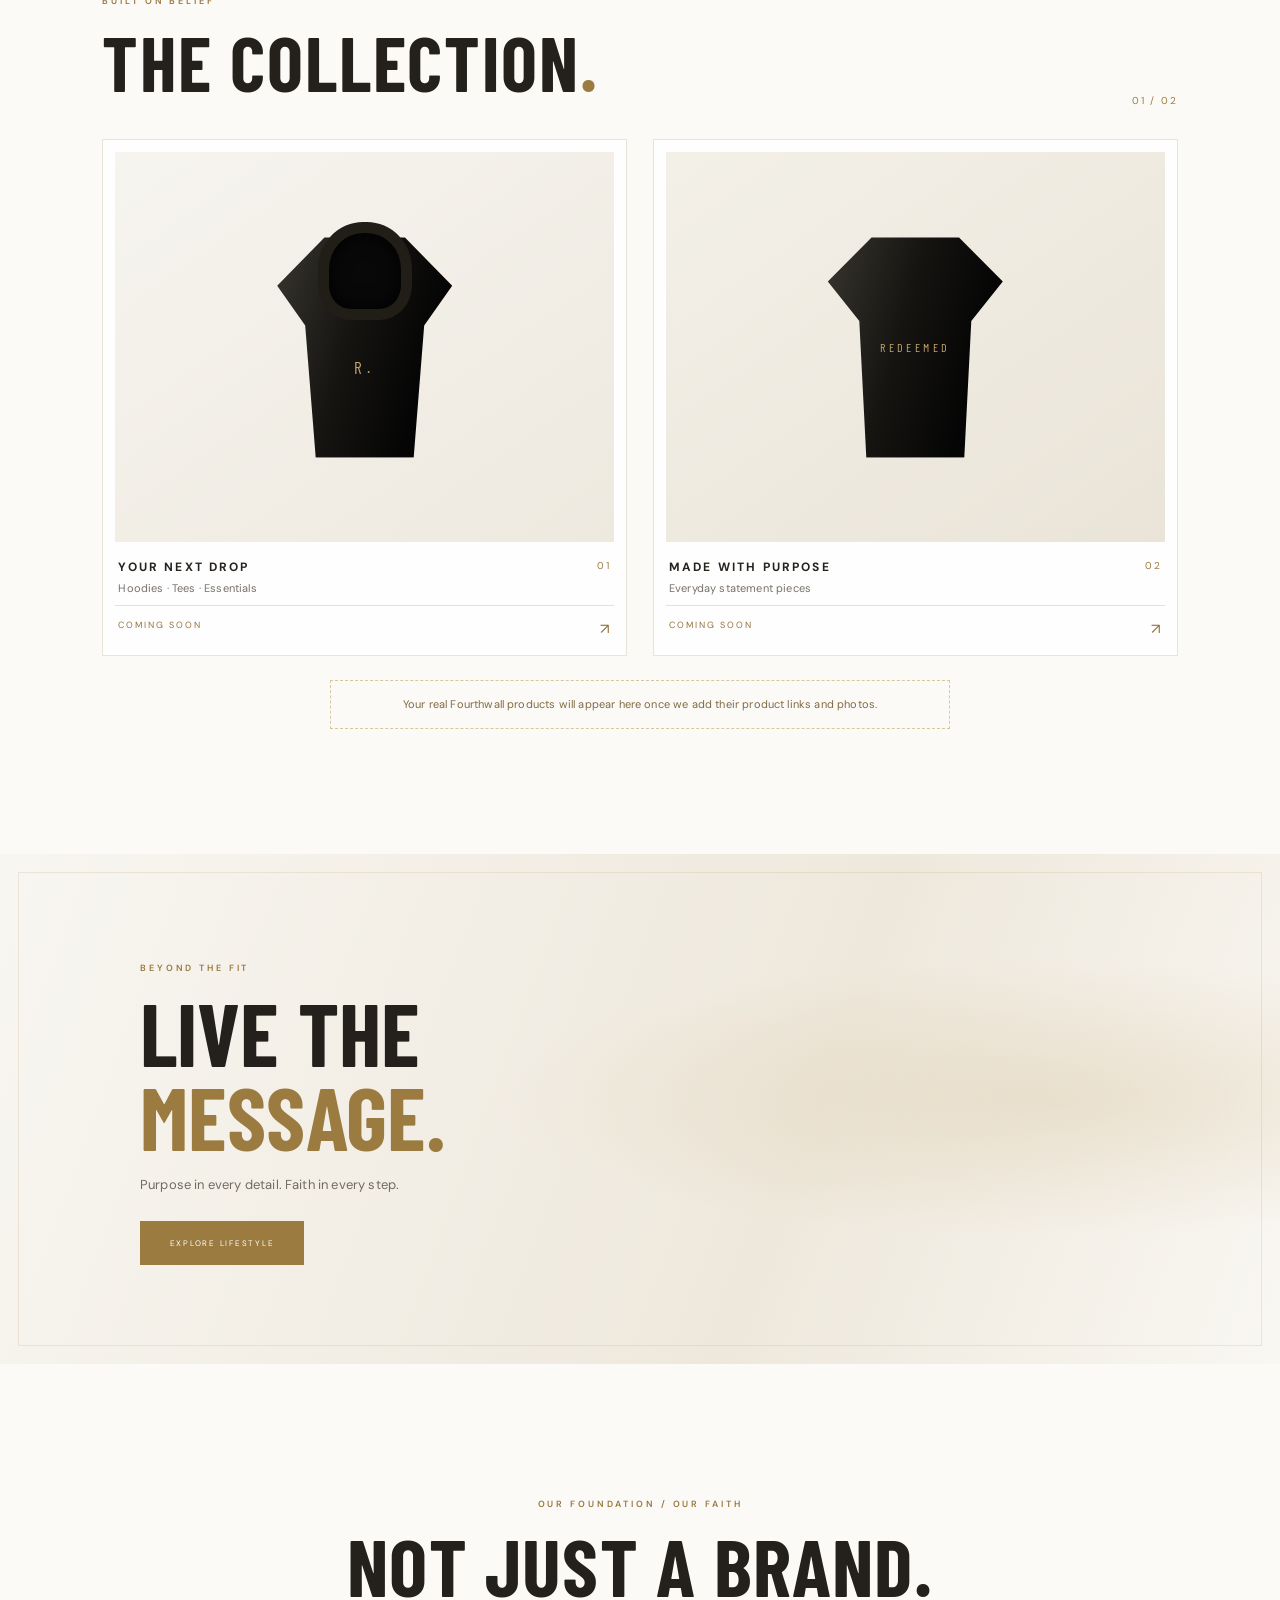
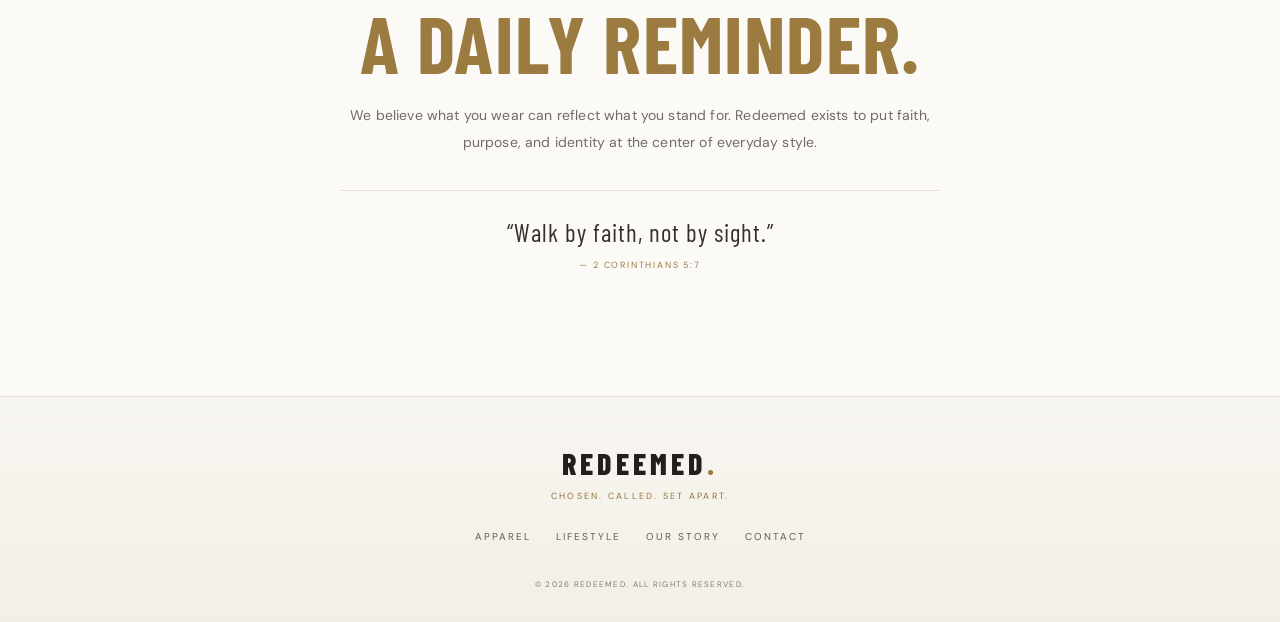
==== commit 35513590: "Remove green lifestyle symbol from Redeemed homepage" ====
--- a/index.html
+++ b/index.html
@@ -78,7 +78,7 @@
 
     <section class="lifestyle-band" id="lifestyle">
       <div class="lifestyle-content"><p class="section-kicker">BEYOND THE FIT</p><h2>LIVE THE<br><span>MESSAGE.</span></h2><p>Purpose in every detail. Faith in every step.</p><a class="button button-gold" href="#contact">EXPLORE LIFESTYLE</a></div>
-      <div class="lifestyle-symbol" aria-hidden="true">✳</div>
+      <div class="lifestyle-symbol" aria-hidden="true"></div>
     </section>
 
     <section class="about section-wrap" id="about">
--- a/styles.css
+++ b/styles.css
@@ -210,3 +210,133 @@
  .hero-bottom span:nth-child(2){display:none}
 }
 @media(prefers-reduced-motion:reduce){.art-garment{animation:none}}
+
+
+/* MINIMAL LIGHT REFINEMENT */
+:root{--gold:#9b7b3f;--gold-light:#b99a61}
+body{background:#fff;color:#292720}
+.announcement{background:#faf9f6;color:#897044;border-color:#eee9df}
+.site-header{background:rgba(255,255,255,.96);border-color:#eee9df}
+.hero-editorial{background:linear-gradient(120deg,#fff 0%,#fcfbf8 62%,#f7f3eb 100%)}
+.hero-watermark{display:none}
+.hero-grain{opacity:.08}
+.hero-art:before{background:radial-gradient(circle,rgba(222,210,185,.34),rgba(235,228,214,.12) 48%,transparent 72%)}
+.hero-art:after{border-color:rgba(155,123,63,.1);border-radius:50%;inset:15% 9%}
+.art-orbit{border-color:rgba(155,123,63,.13)}
+.orbit-two{border-color:rgba(197,166,107,.17)}
+.art-cross{color:rgba(155,123,63,.09)}
+.art-caption{color:#9a8968}
+.hero-bottom{color:#8b7955}
+.marquee{background:#fbfaf7;border-color:#eee9df}
+.intro{background:#fff;border-color:#eee9df}
+.intro:before{display:none}
+.collection{background:#fff}
+.product-card{box-shadow:none;border:1px solid #eee9df;background:#fff}
+.product-card:hover{box-shadow:0 12px 32px rgba(60,48,27,.06);transform:translateY(-3px)}
+.product-art{background:#f5f3ee;border:0}
+.art-tee{background:#f1eee7}
+.lifestyle-band{background:#f6f3ec;border:0}
+.lifestyle-band:after{inset:18px;border-color:rgba(155,123,63,.12)}
+.lifestyle-symbol{color:rgba(155,123,63,.06)}
+.about{background:#fff}
+footer{background:#faf9f6;border-color:#eee9df}
+@media(max-width:650px){
+ .hero-editorial{background:linear-gradient(180deg,#fff 0%,#fbfaf7 70%,#f5f1e8 100%)}
+ .hero-art{margin-top:10px}
+}
+
+
+/* REDEEMED — refreshed soft champagne background system */
+html{background:#f8f7f3}
+body{
+  background:
+    radial-gradient(ellipse at 12% 8%,rgba(218,203,174,.16),transparent 34%),
+    radial-gradient(ellipse at 88% 38%,rgba(229,219,198,.2),transparent 32%),
+    #fbfaf7;
+}
+.announcement{background:#f4f1e9;border-color:#e8e1d4}
+.site-header{background:rgba(251,250,247,.94);border-color:#e9e3d8}
+.hero-editorial{
+  background:
+    radial-gradient(ellipse at 76% 48%,rgba(210,190,151,.22),transparent 35%),
+    radial-gradient(ellipse at 15% 12%,rgba(255,255,255,.98),transparent 45%),
+    linear-gradient(115deg,#fff 0%,#faf8f3 52%,#f1ecdf 100%);
+}
+.hero-editorial:before{
+  border-color:rgba(165,137,85,.13);
+  box-shadow:0 0 0 28px rgba(255,255,255,.12),0 0 0 58px rgba(165,137,85,.025);
+}
+.hero-editorial:after{border-color:rgba(165,137,85,.11)}
+.hero-grain{
+  opacity:.12;
+  background-image:
+    radial-gradient(rgba(125,103,65,.16) .45px,transparent .6px);
+  background-size:5px 5px;
+}
+.hero-art:before{
+  background:radial-gradient(circle,rgba(211,194,160,.42),rgba(235,228,214,.2) 48%,transparent 73%);
+}
+.art-orbit{border-color:rgba(165,137,85,.16)}
+.orbit-two{border-color:rgba(197,166,107,.2)}
+.marquee{background:#f2efe8;border-color:#e7e0d4}
+.intro,.collection,.about{background:transparent}
+.section-wrap{position:relative}
+.collection{background:linear-gradient(180deg,rgba(255,255,255,.7),rgba(247,245,239,.72))}
+.product-card{background:rgba(255,255,255,.88);border-color:#e9e3d8}
+.product-art{background:linear-gradient(145deg,#f1eee7,#faf9f6 55%,#e9e3d7)}
+.art-tee{background:linear-gradient(145deg,#eeebe3,#f8f6f1 55%,#e7e1d5)}
+.lifestyle-band{
+  background:
+    radial-gradient(ellipse at 80% 48%,rgba(209,190,154,.3),transparent 38%),
+    linear-gradient(105deg,#f0ede5 0%,#f8f6f1 48%,#eee8dc 100%);
+}
+.lifestyle-band:after{border-color:rgba(165,137,85,.16)}
+.about{background:rgba(255,255,255,.48)}
+footer{background:#f2efe8;border-color:#e6dfd2}
+@media(max-width:650px){
+  .hero-editorial{background:
+    radial-gradient(ellipse at 50% 72%,rgba(214,198,166,.25),transparent 40%),
+    linear-gradient(180deg,#fff 0%,#faf8f3 65%,#f0ebdf 100%)}
+}
+
+
+/* REDEEMED — refreshed soft champagne backdrop */
+:root{--page-ivory:#fbfaf7;--page-cream:#f4f0e7;--antique-gold:#a88a52}
+body{background:var(--page-ivory)}
+.announcement,footer{background:#f8f6f1}
+.site-header{background:rgba(251,250,247,.94)}
+.hero-editorial{
+  background:
+    radial-gradient(ellipse at 78% 42%,rgba(208,187,145,.22),transparent 34%),
+    radial-gradient(ellipse at 10% 88%,rgba(228,219,201,.34),transparent 38%),
+    linear-gradient(115deg,#fff 0%,#fbfaf7 48%,#f3eee4 100%);
+}
+.hero-editorial:before,.hero-editorial:after{border-color:rgba(168,138,82,.11)}
+.hero-grain{
+  opacity:.13;
+  background-image:radial-gradient(rgba(125,105,70,.16) .55px,transparent .7px);
+  background-size:7px 7px;
+}
+.hero-art:before{
+  background:radial-gradient(circle,rgba(213,194,157,.42),rgba(235,227,211,.2) 48%,transparent 72%);
+}
+.hero-art:after{border-color:rgba(168,138,82,.13)}
+.art-orbit{border-color:rgba(168,138,82,.16)}
+.orbit-two{border-color:rgba(197,166,107,.2)}
+.marquee{background:#f4f0e8;border-color:#e9e1d2}
+.intro,.collection,.about{background:#fbfaf7}
+.product-art{background:linear-gradient(145deg,#f6f4ef,#eee9df)}
+.art-tee{background:linear-gradient(145deg,#f3f0e8,#eae4d8)}
+.lifestyle-band{
+  background:
+    radial-gradient(ellipse at 82% 48%,rgba(211,190,151,.32),transparent 37%),
+    linear-gradient(110deg,#f8f6f1 0%,#eee8dc 62%,#f9f7f2 100%);
+}
+footer{background:linear-gradient(180deg,#f8f6f1,#f3efe7)}
+@media(max-width:650px){
+ .hero-editorial{
+  background:
+   radial-gradient(ellipse at 80% 57%,rgba(210,190,151,.25),transparent 42%),
+   linear-gradient(180deg,#fff 0%,#fbfaf7 62%,#f2ede3 100%);
+ }
+}
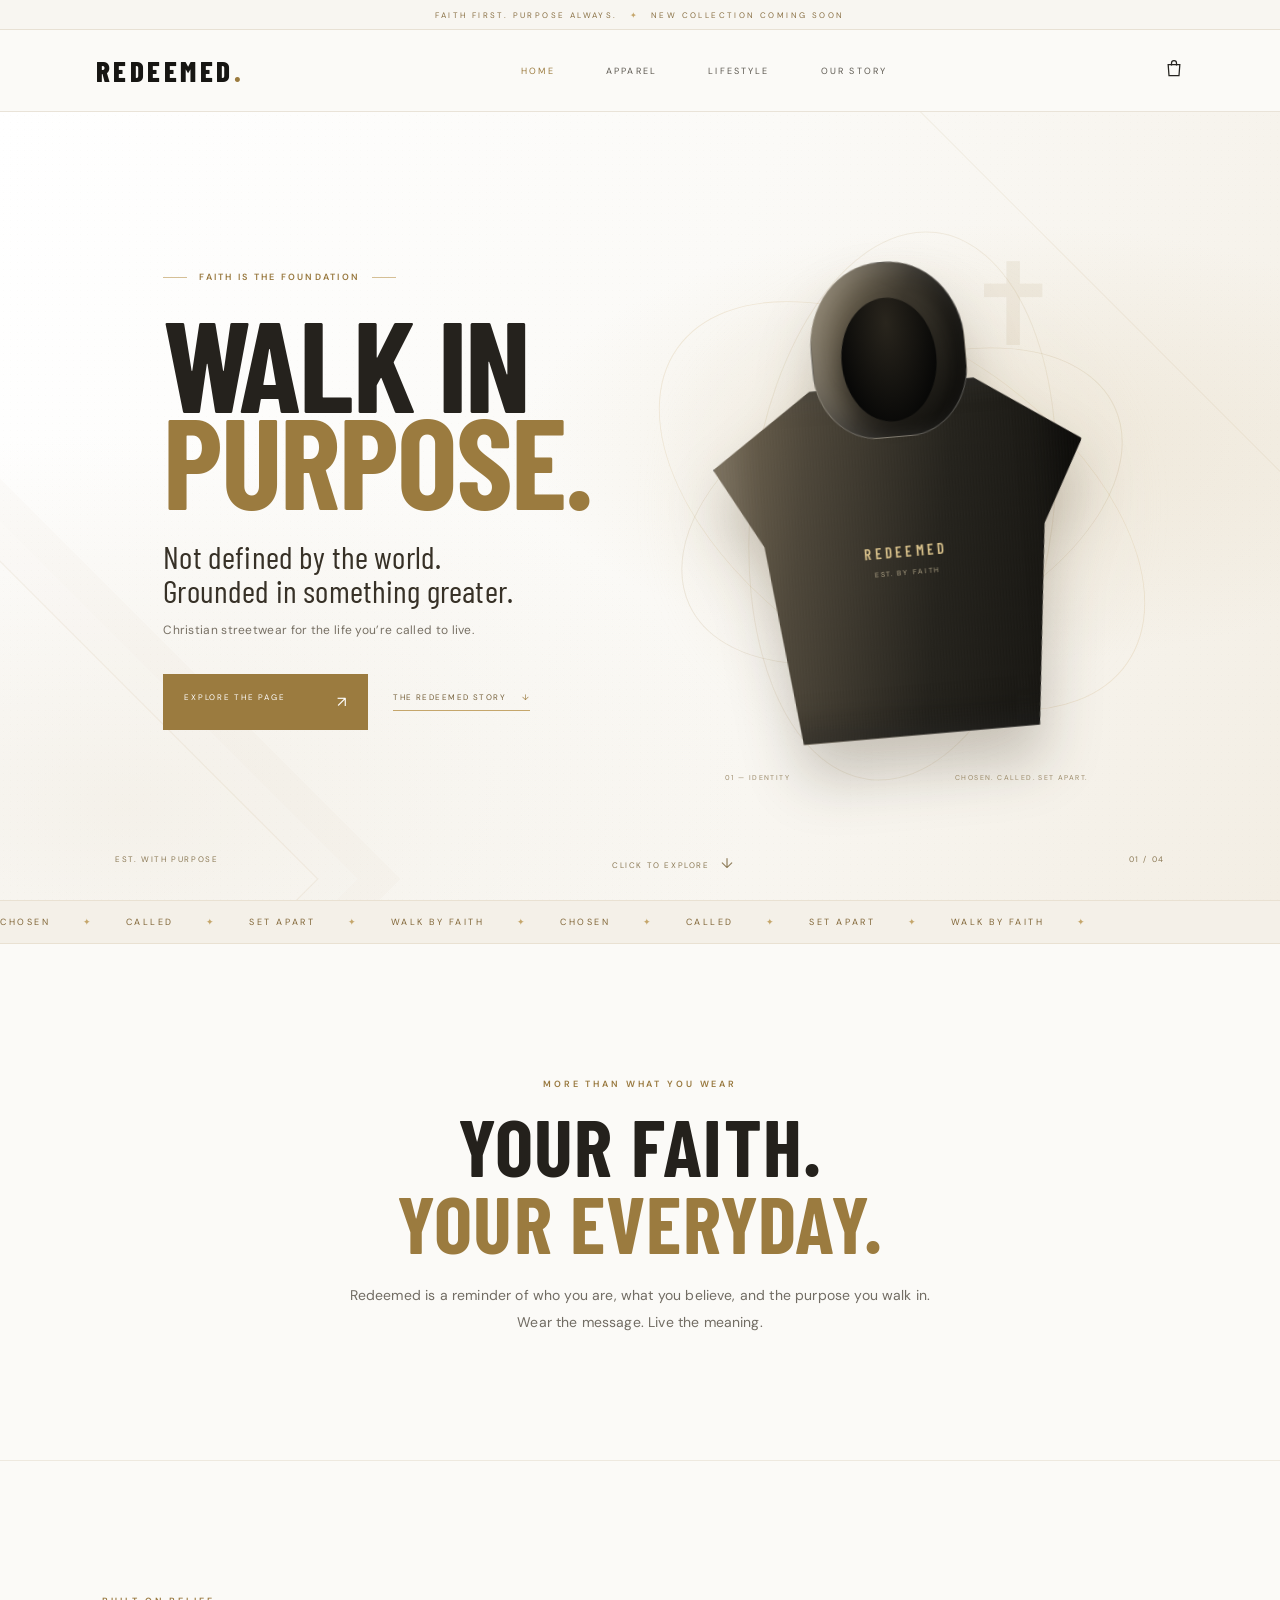
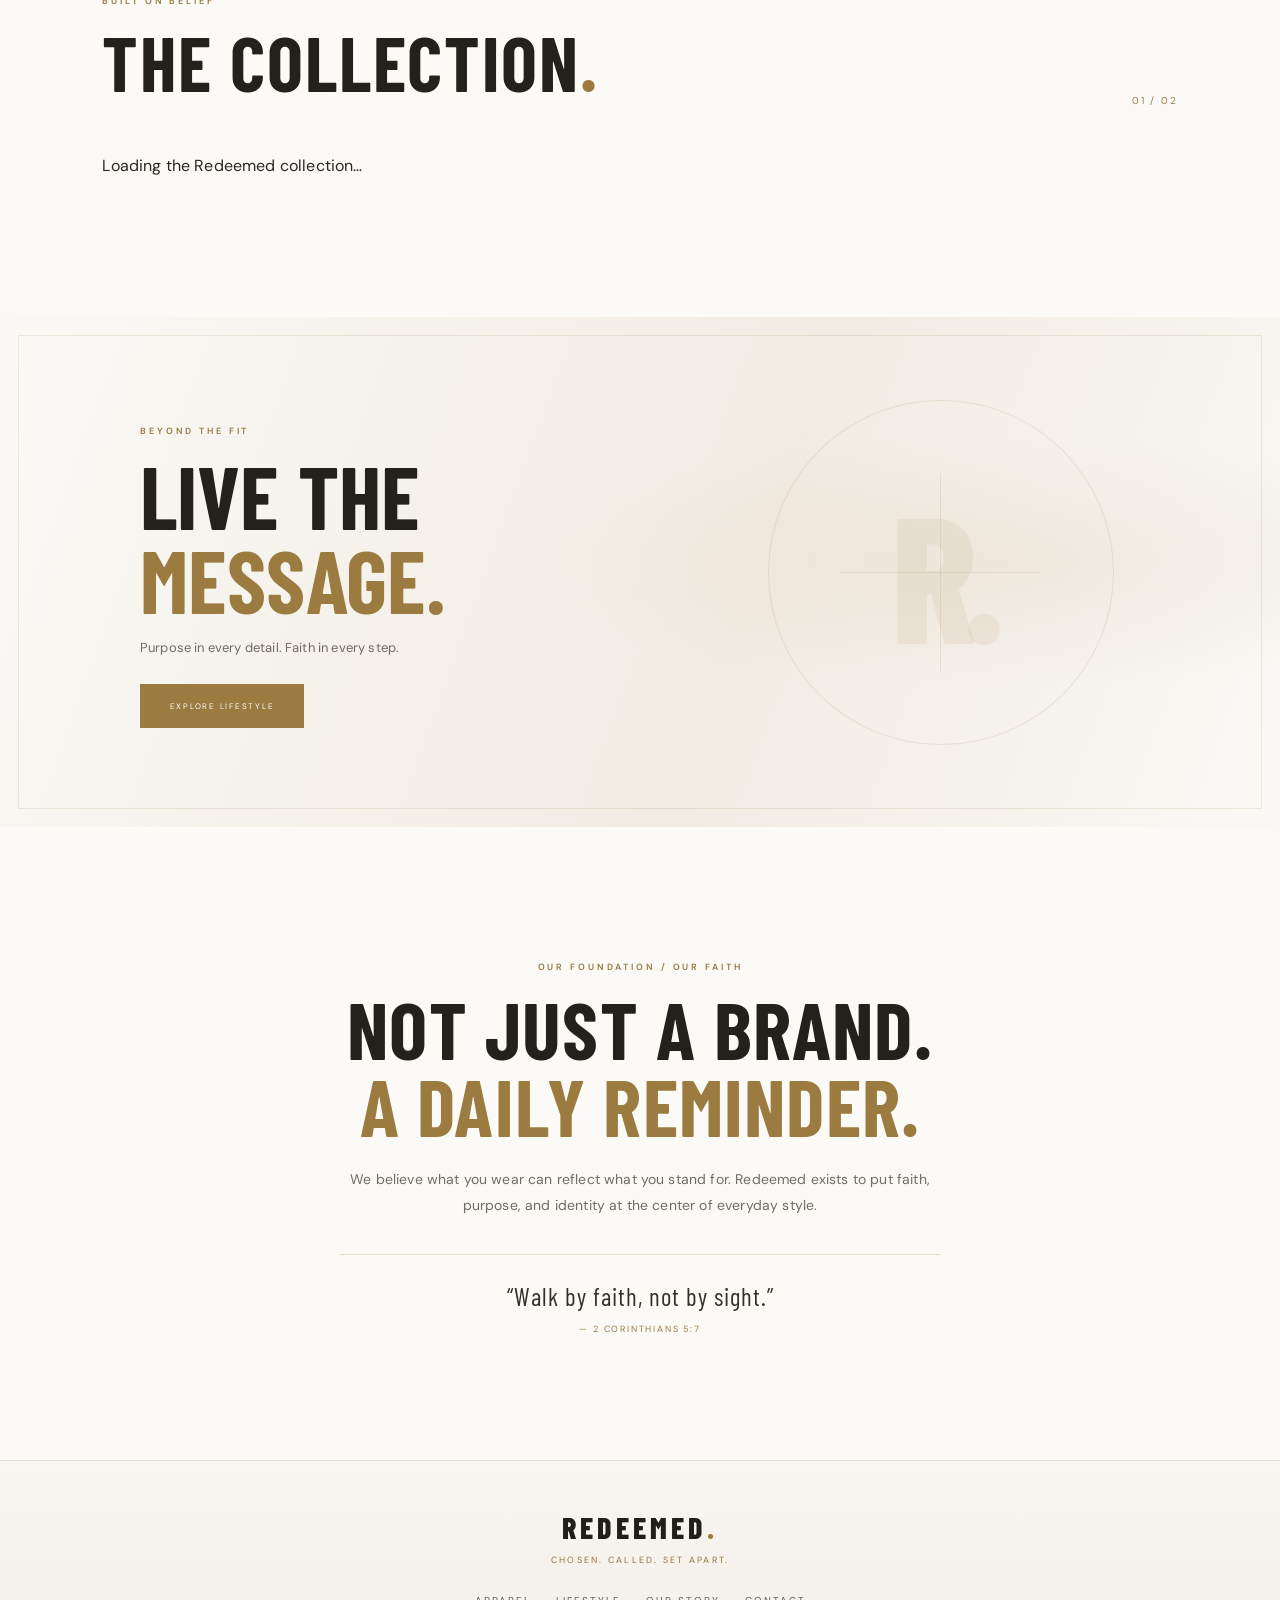
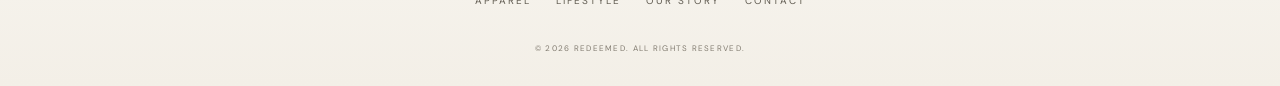
==== commit 1882551a: "Replace Redeemed apparel placeholders with live Fourthwall catalog mount" ====
--- a/index.html
+++ b/index.html
@@ -61,19 +61,9 @@
         <div><p class="section-kicker">BUILT ON BELIEF</p><h2>THE COLLECTION<span>.</span></h2></div>
         <span class="heading-mark">01 / 02</span>
       </div>
-      <div class="product-grid">
-        <article class="product-card product-placeholder">
-          <div class="product-art art-hoodie"><span>R.</span></div>
-          <div class="product-info"><div><h3>YOUR NEXT DROP</h3><p>Hoodies · Tees · Essentials</p></div><span class="product-index">01</span></div>
-          <a class="text-link" href="#contact">COMING SOON <span>↗</span></a>
-        </article>
-        <article class="product-card product-placeholder">
-          <div class="product-art art-tee"><span>REDEEMED</span></div>
-          <div class="product-info"><div><h3>MADE WITH PURPOSE</h3><p>Everyday statement pieces</p></div><span class="product-index">02</span></div>
-          <a class="text-link" href="#contact">COMING SOON <span>↗</span></a>
-        </article>
+      <div class="product-grid" id="fourthwall-products" aria-live="polite">
+        <p class="catalog-status">Loading the Redeemed collection…</p>
       </div>
-      <p class="setup-note">Your real Fourthwall products will appear here once we add their product links and photos.</p>
     </section>
 
     <section class="lifestyle-band" id="lifestyle">
--- a/styles.css
+++ b/styles.css
@@ -340,3 +340,38 @@
    linear-gradient(180deg,#fff 0%,#fbfaf7 62%,#f2ede3 100%);
  }
 }
+
+
+/* LIFESTYLE PANEL — remove colored glyph, use restrained brand motif */
+.lifestyle-band{
+  background:
+    radial-gradient(ellipse at 78% 48%,rgba(213,197,165,.22),transparent 34%),
+    linear-gradient(110deg,#faf9f6 0%,#f1ece2 58%,#faf9f6 100%);
+}
+.lifestyle-band:after{border:1px solid rgba(155,123,63,.14)}
+.lifestyle-symbol{
+  width:clamp(230px,27vw,360px);
+  aspect-ratio:1;
+  right:13%;
+  font-size:0;
+  color:transparent;
+  border:1px solid rgba(155,123,63,.2);
+  border-radius:50%;
+  background:
+    linear-gradient(rgba(155,123,63,.18),rgba(155,123,63,.18)) center/1px 58% no-repeat,
+    linear-gradient(90deg,rgba(155,123,63,.18),rgba(155,123,63,.18)) center/58% 1px no-repeat;
+  opacity:.75;
+}
+.lifestyle-symbol:before{
+  content:"R.";
+  position:absolute;
+  inset:0;
+  display:grid;
+  place-items:center;
+  font:800 clamp(100px,14vw,180px) "Barlow Condensed",sans-serif;
+  letter-spacing:-.08em;
+  color:rgba(155,123,63,.12);
+}
+@media(max-width:700px){
+ .lifestyle-symbol{right:-8%;width:230px;opacity:.55}
+}
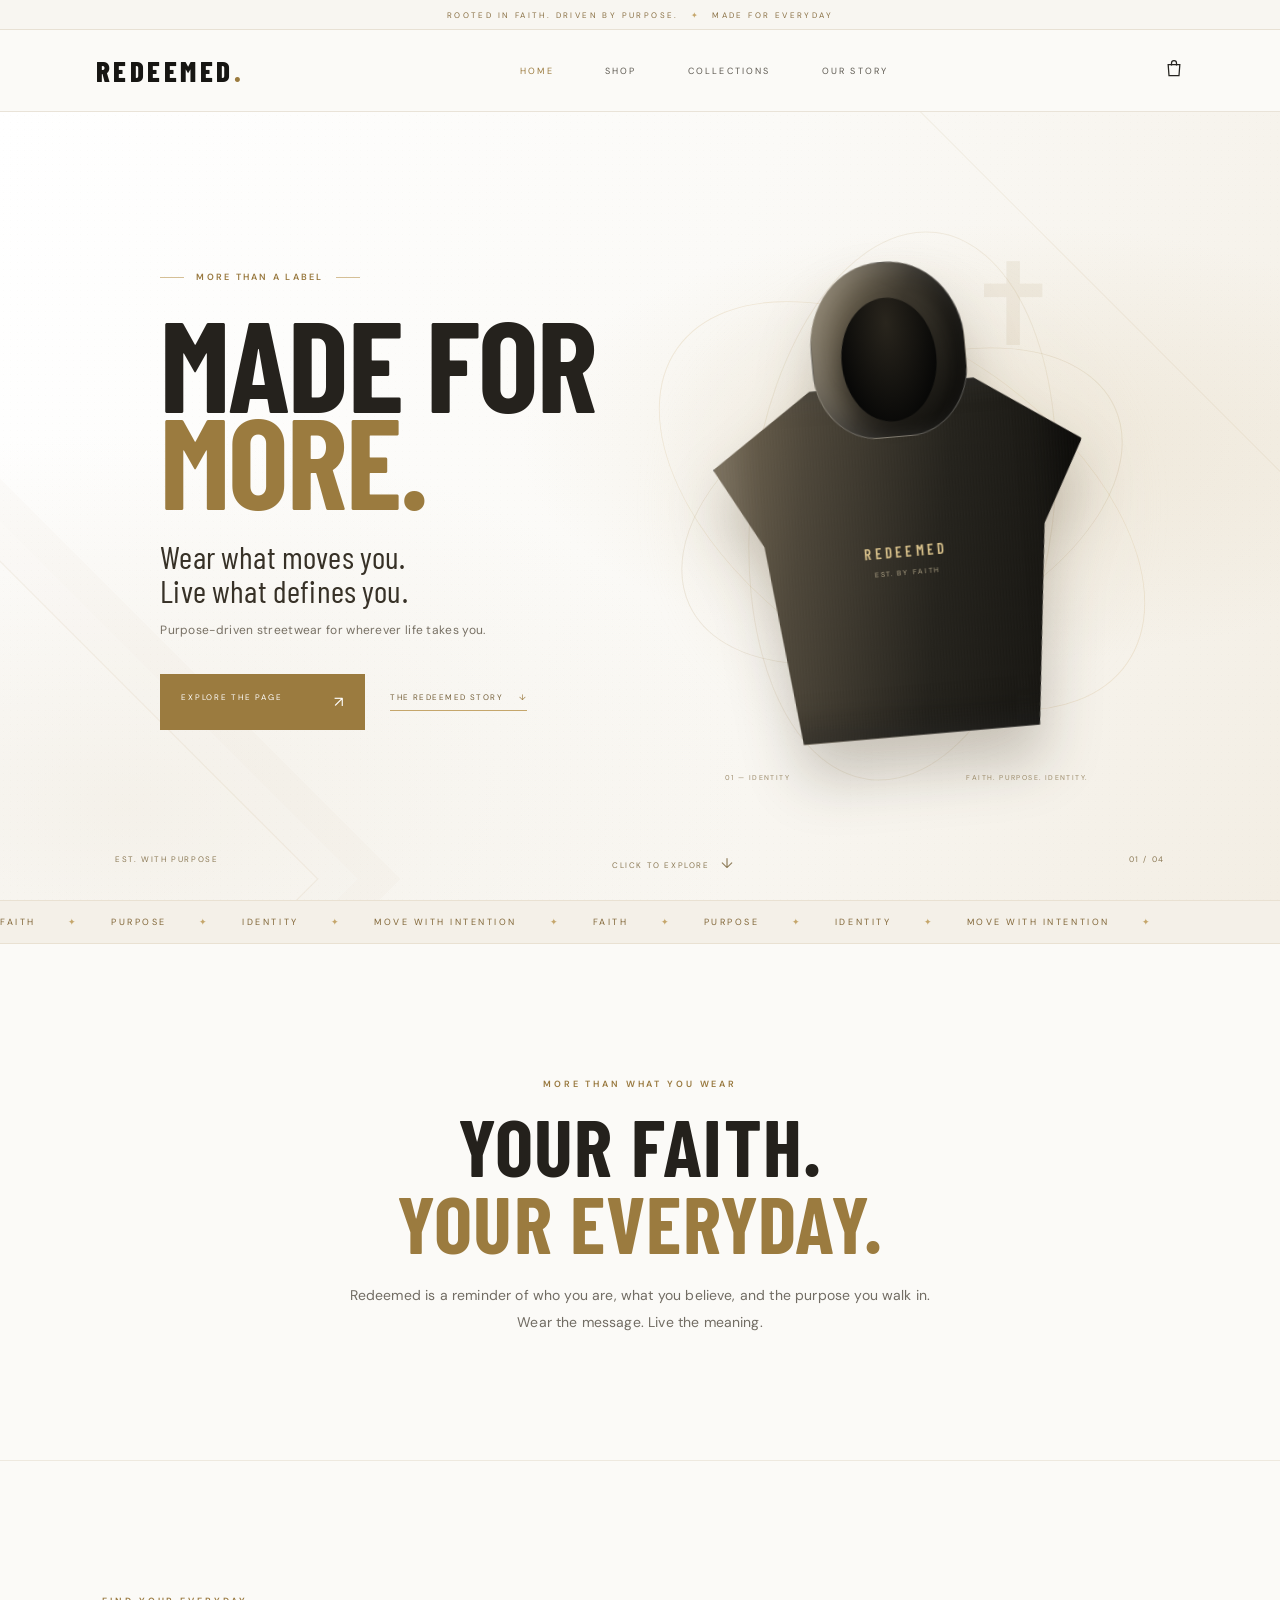
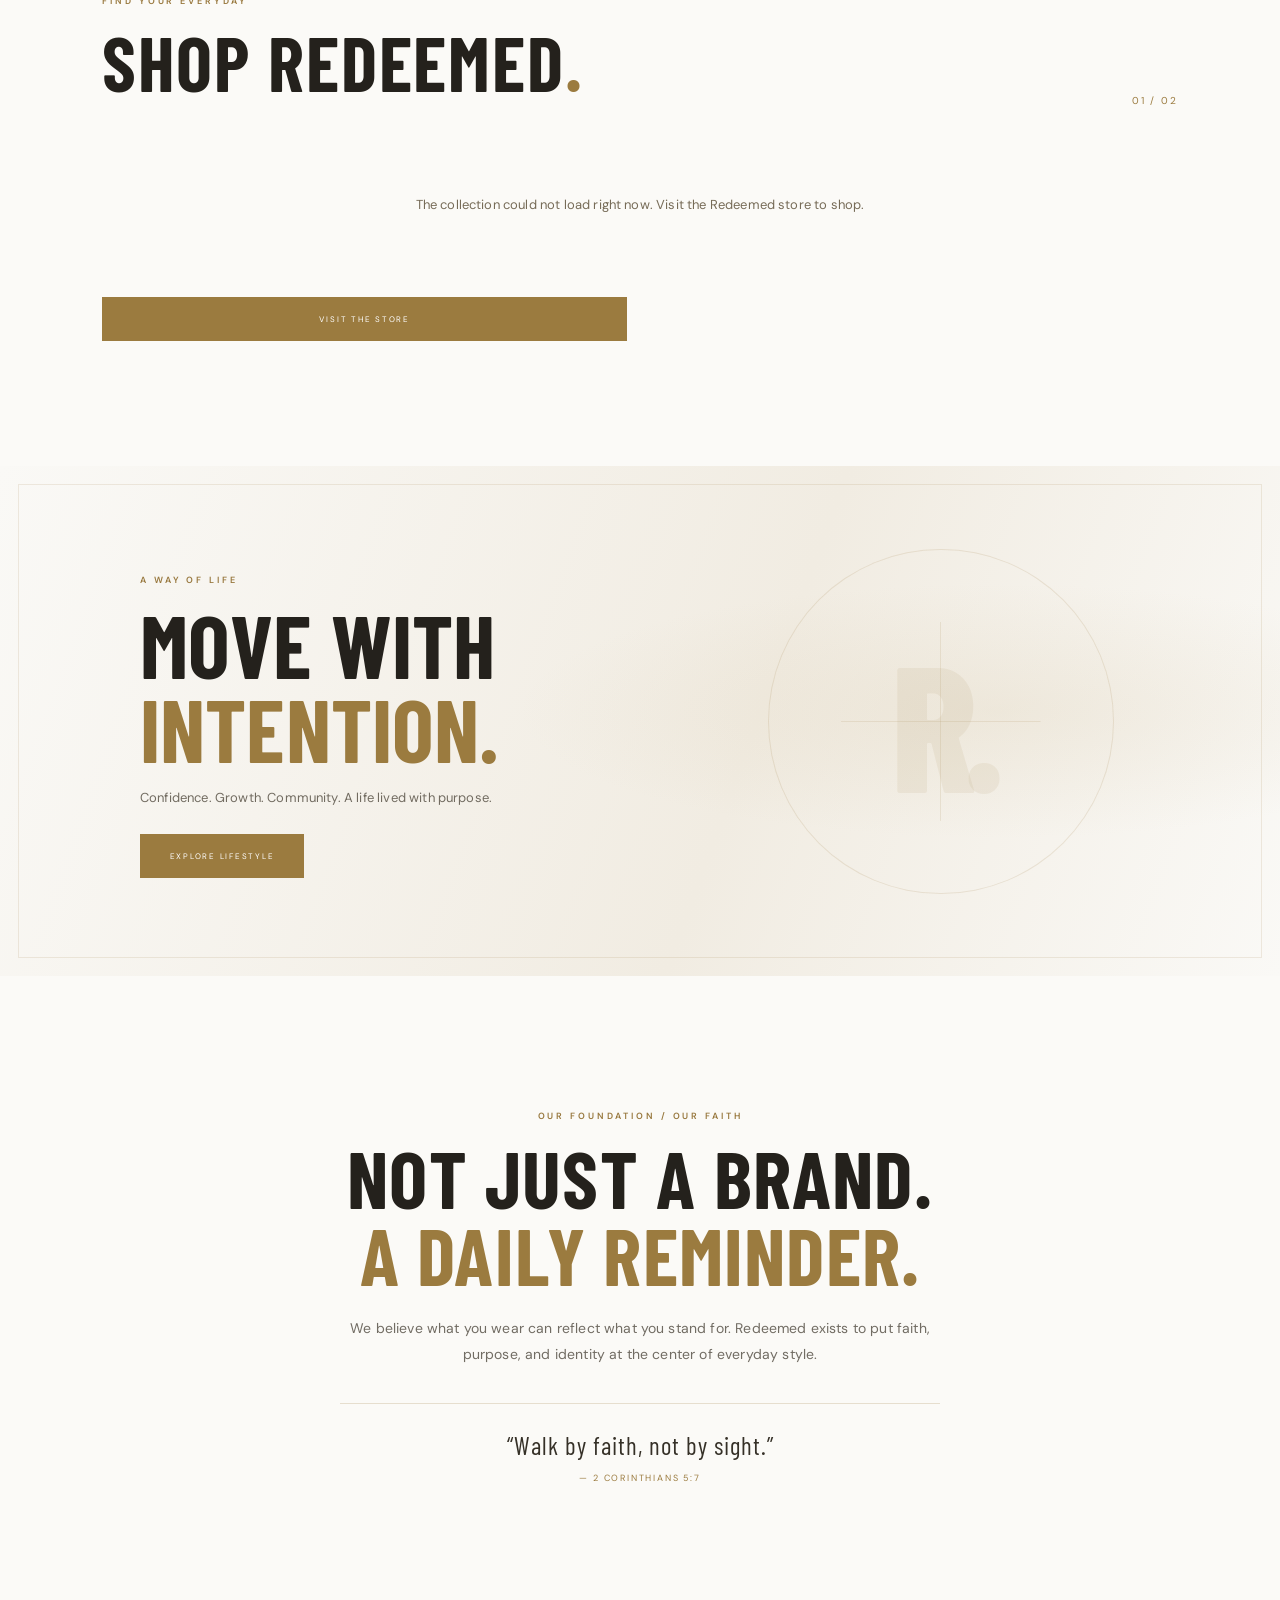
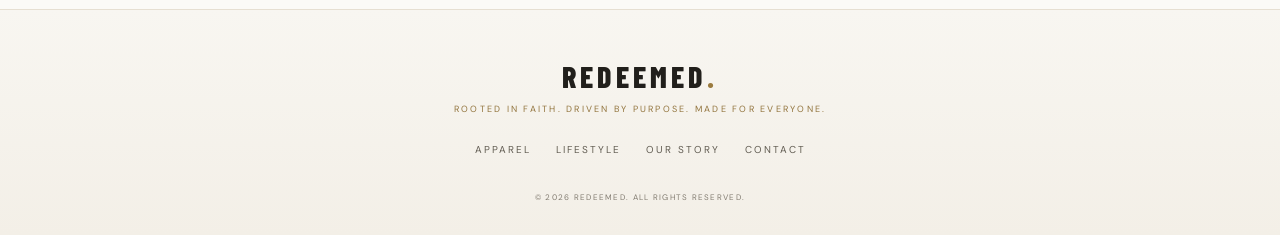
==== commit 7bbf8321: "Reposition Redeemed as inclusive purpose-led streetwear brand" ====
--- a/index.html
+++ b/index.html
@@ -4,22 +4,22 @@
   <meta charset="utf-8">
   <meta name="viewport" content="width=device-width, initial-scale=1">
   <meta name="theme-color" content="#ffffff">
-  <meta name="description" content="Redeemed — premium Christian streetwear. Chosen. Called. Redeemed.">
-  <title>REDEEMED. — Faith in Every Step</title>
+  <meta name="description" content="Redeemed — purpose-driven streetwear and everyday essentials. Rooted in faith. Driven by purpose. Made for everyone.">
+  <title>REDEEMED. — More Than a Label</title>
   <link rel="preconnect" href="https://fonts.googleapis.com">
   <link rel="preconnect" href="https://fonts.gstatic.com" crossorigin>
   <link href="https://fonts.googleapis.com/css2?family=Barlow+Condensed:wght@500;600;700;800&family=DM+Sans:wght@300;400;500;600;700&display=swap" rel="stylesheet">
   <link rel="stylesheet" href="styles.css">
 </head>
 <body>
-  <div class="announcement">FAITH FIRST. PURPOSE ALWAYS. <span>✦</span> NEW COLLECTION COMING SOON</div>
+  <div class="announcement">ROOTED IN FAITH. DRIVEN BY PURPOSE. <span>✦</span> MADE FOR EVERYDAY</div>
   <header class="site-header">
     <a class="brand" href="#home" aria-label="Redeemed home">REDEEMED<span>.</span></a>
     <button class="menu-toggle" aria-label="Open navigation" aria-expanded="false"><span></span><span></span></button>
     <nav class="main-nav" aria-label="Main navigation">
       <a class="active" href="#home">HOME</a>
-      <a href="#apparel">APPAREL</a>
-      <a href="#lifestyle">LIFESTYLE</a>
+      <a href="#apparel">SHOP</a>
+      <a href="#collections">COLLECTIONS</a>
       <a href="#about">OUR STORY</a>
     </nav>
     <a class="bag-link" href="#apparel" aria-label="Shop collection"><svg viewBox="0 0 24 24" aria-hidden="true"><path d="M5 8h14l-1 13H6L5 8Z"/><path d="M9 9V6a3 3 0 0 1 6 0v3"/></svg></a>
@@ -30,10 +30,10 @@
       <div class="hero-grain" aria-hidden="true"></div>
       <div class="hero-watermark" aria-hidden="true">R.</div>
       <div class="hero-copy">
-        <p class="eyebrow"><span></span> FAITH IS THE FOUNDATION <span></span></p>
-        <h1>WALK IN<br><em>PURPOSE.</em></h1>
-        <p class="hero-lead">Not defined by the world.<br>Grounded in something greater.</p>
-        <p class="hero-tagline">Christian streetwear for the life you’re called to live.</p>
+        <p class="eyebrow"><span></span> MORE THAN A LABEL <span></span></p>
+        <h1>MADE FOR<br><em>MORE.</em></h1>
+        <p class="hero-lead">Wear what moves you.<br>Live what defines you.</p>
+        <p class="hero-tagline">Purpose-driven streetwear for wherever life takes you.</p>
         <div class="hero-actions">
           <a class="button button-gold" href="#discover">EXPLORE THE PAGE <span>↗</span></a>
           <a class="hero-text-link" href="#about">THE REDEEMED STORY <span>↓</span></a>
@@ -43,12 +43,12 @@
         <div class="art-orbit orbit-one"></div><div class="art-orbit orbit-two"></div>
         <div class="art-cross">✝</div>
         <div class="art-garment"><div class="garment-hood"></div><div class="garment-body"><span>REDEEMED</span><i>EST. BY FAITH</i></div></div>
-        <div class="art-caption"><span>01 — IDENTITY</span><span>CHOSEN. CALLED. SET APART.</span></div>
+        <div class="art-caption"><span>01 — IDENTITY</span><span>FAITH. PURPOSE. IDENTITY.</span></div>
       </div>
       <div class="hero-bottom"><span>EST. WITH PURPOSE</span><span>CLICK TO EXPLORE <b>↓</b></span><span>01 / 04</span></div>
     </section>
 
-    <div class="marquee" aria-label="Chosen called set apart"><div>CHOSEN <i>✦</i> CALLED <i>✦</i> SET APART <i>✦</i> WALK BY FAITH <i>✦</i> CHOSEN <i>✦</i> CALLED <i>✦</i> SET APART <i>✦</i> WALK BY FAITH <i>✦</i></div></div>
+    <div class="marquee" aria-label="Faith purpose identity"><div>FAITH <i>✦</i> PURPOSE <i>✦</i> IDENTITY <i>✦</i> MOVE WITH INTENTION <i>✦</i> FAITH <i>✦</i> PURPOSE <i>✦</i> IDENTITY <i>✦</i> MOVE WITH INTENTION <i>✦</i></div></div>
 
     <section class="intro section-wrap" id="discover">
       <p class="section-kicker">MORE THAN WHAT YOU WEAR</p>
@@ -58,7 +58,7 @@
 
     <section class="collection section-wrap" id="apparel">
       <div class="section-heading">
-        <div><p class="section-kicker">BUILT ON BELIEF</p><h2>THE COLLECTION<span>.</span></h2></div>
+        <div><p class="section-kicker">FIND YOUR EVERYDAY</p><h2>SHOP REDEEMED<span>.</span></h2></div>
         <span class="heading-mark">01 / 02</span>
       </div>
       <div class="product-grid" id="fourthwall-products" aria-live="polite">
@@ -67,7 +67,7 @@
     </section>
 
     <section class="lifestyle-band" id="lifestyle">
-      <div class="lifestyle-content"><p class="section-kicker">BEYOND THE FIT</p><h2>LIVE THE<br><span>MESSAGE.</span></h2><p>Purpose in every detail. Faith in every step.</p><a class="button button-gold" href="#contact">EXPLORE LIFESTYLE</a></div>
+      <div class="lifestyle-content"><p class="section-kicker">A WAY OF LIFE</p><h2>MOVE WITH<br><span>INTENTION.</span></h2><p>Confidence. Growth. Community. A life lived with purpose.</p><a class="button button-gold" href="#contact">EXPLORE LIFESTYLE</a></div>
       <div class="lifestyle-symbol" aria-hidden="true"></div>
     </section>
 
@@ -81,7 +81,7 @@
 
   <footer id="contact">
     <a class="footer-brand" href="#home">REDEEMED<span>.</span></a>
-    <p>CHOSEN. CALLED. SET APART.</p>
+    <p>ROOTED IN FAITH. DRIVEN BY PURPOSE. MADE FOR EVERYONE.</p>
     <div class="footer-links"><a href="#apparel">APPAREL</a><a href="#lifestyle">LIFESTYLE</a><a href="#about">OUR STORY</a><a href="mailto:hello@redeemedappreal.com">CONTACT</a></div>
     <small>© <span id="year"></span> REDEEMED. ALL RIGHTS RESERVED.</small>
   </footer>
--- a/styles.css
+++ b/styles.css
@@ -375,3 +375,17 @@
 @media(max-width:700px){
  .lifestyle-symbol{right:-8%;width:230px;opacity:.55}
 }
+
+
+/* LIVE FOURTHWALL PRODUCT CATALOG */
+.catalog-status{grid-column:1/-1;text-align:center;color:#766b57;padding:42px 12px;font-size:13px;line-height:1.7}
+.live-product{overflow:hidden}
+.live-product-image{height:390px;display:grid;place-items:center;overflow:hidden;background:linear-gradient(145deg,#f6f4ef,#eee9df)}
+.live-product-image img{width:100%;height:100%;object-fit:cover;display:block;transition:transform .45s ease}
+.live-product:hover .live-product-image img{transform:scale(1.035)}
+.product-image-fallback{font:800 100px "Barlow Condensed",sans-serif;color:rgba(155,123,63,.25)}
+.live-product-info{padding:19px 3px 13px}
+.live-product-info h3{line-height:1.4}
+.live-product .text-link{display:flex;align-items:center;justify-content:space-between}
+.live-product .text-link[aria-disabled="true"]{opacity:.5;cursor:not-allowed}
+@media(max-width:700px){.live-product-image{height:320px}}
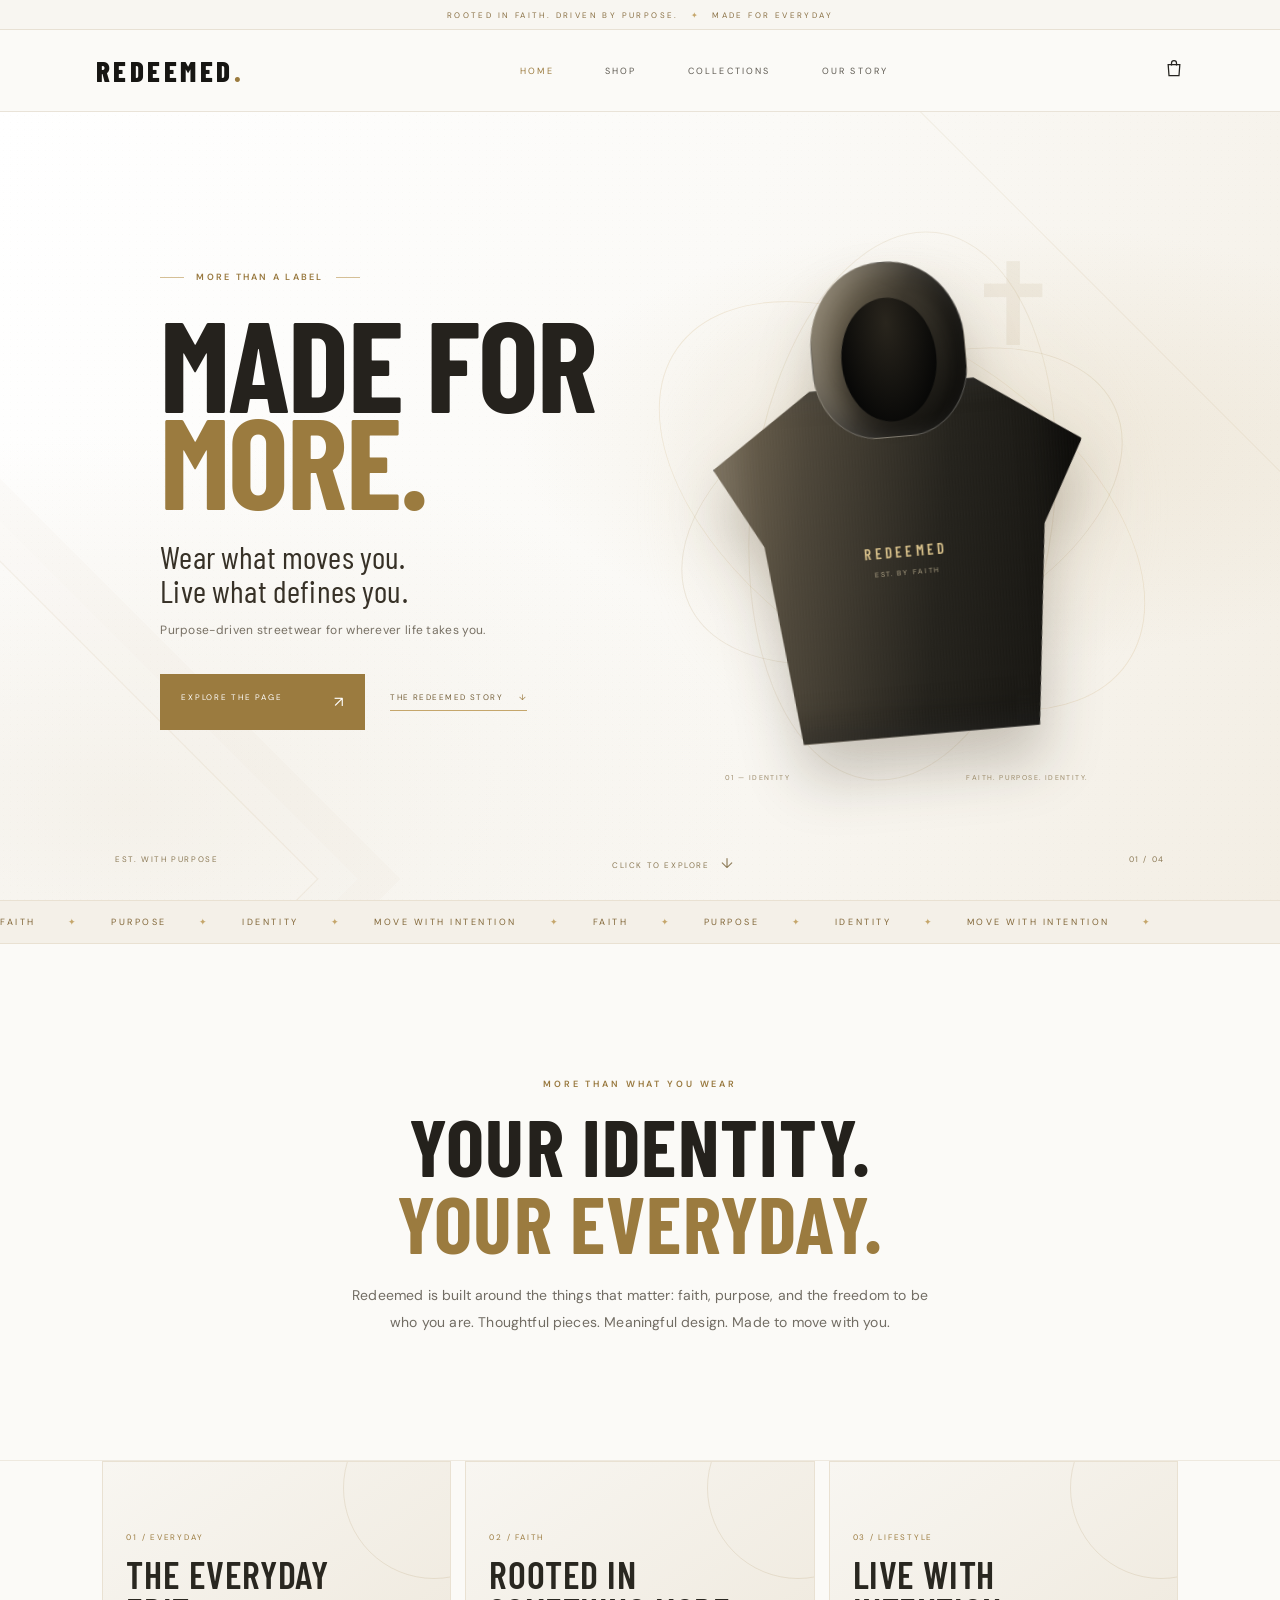
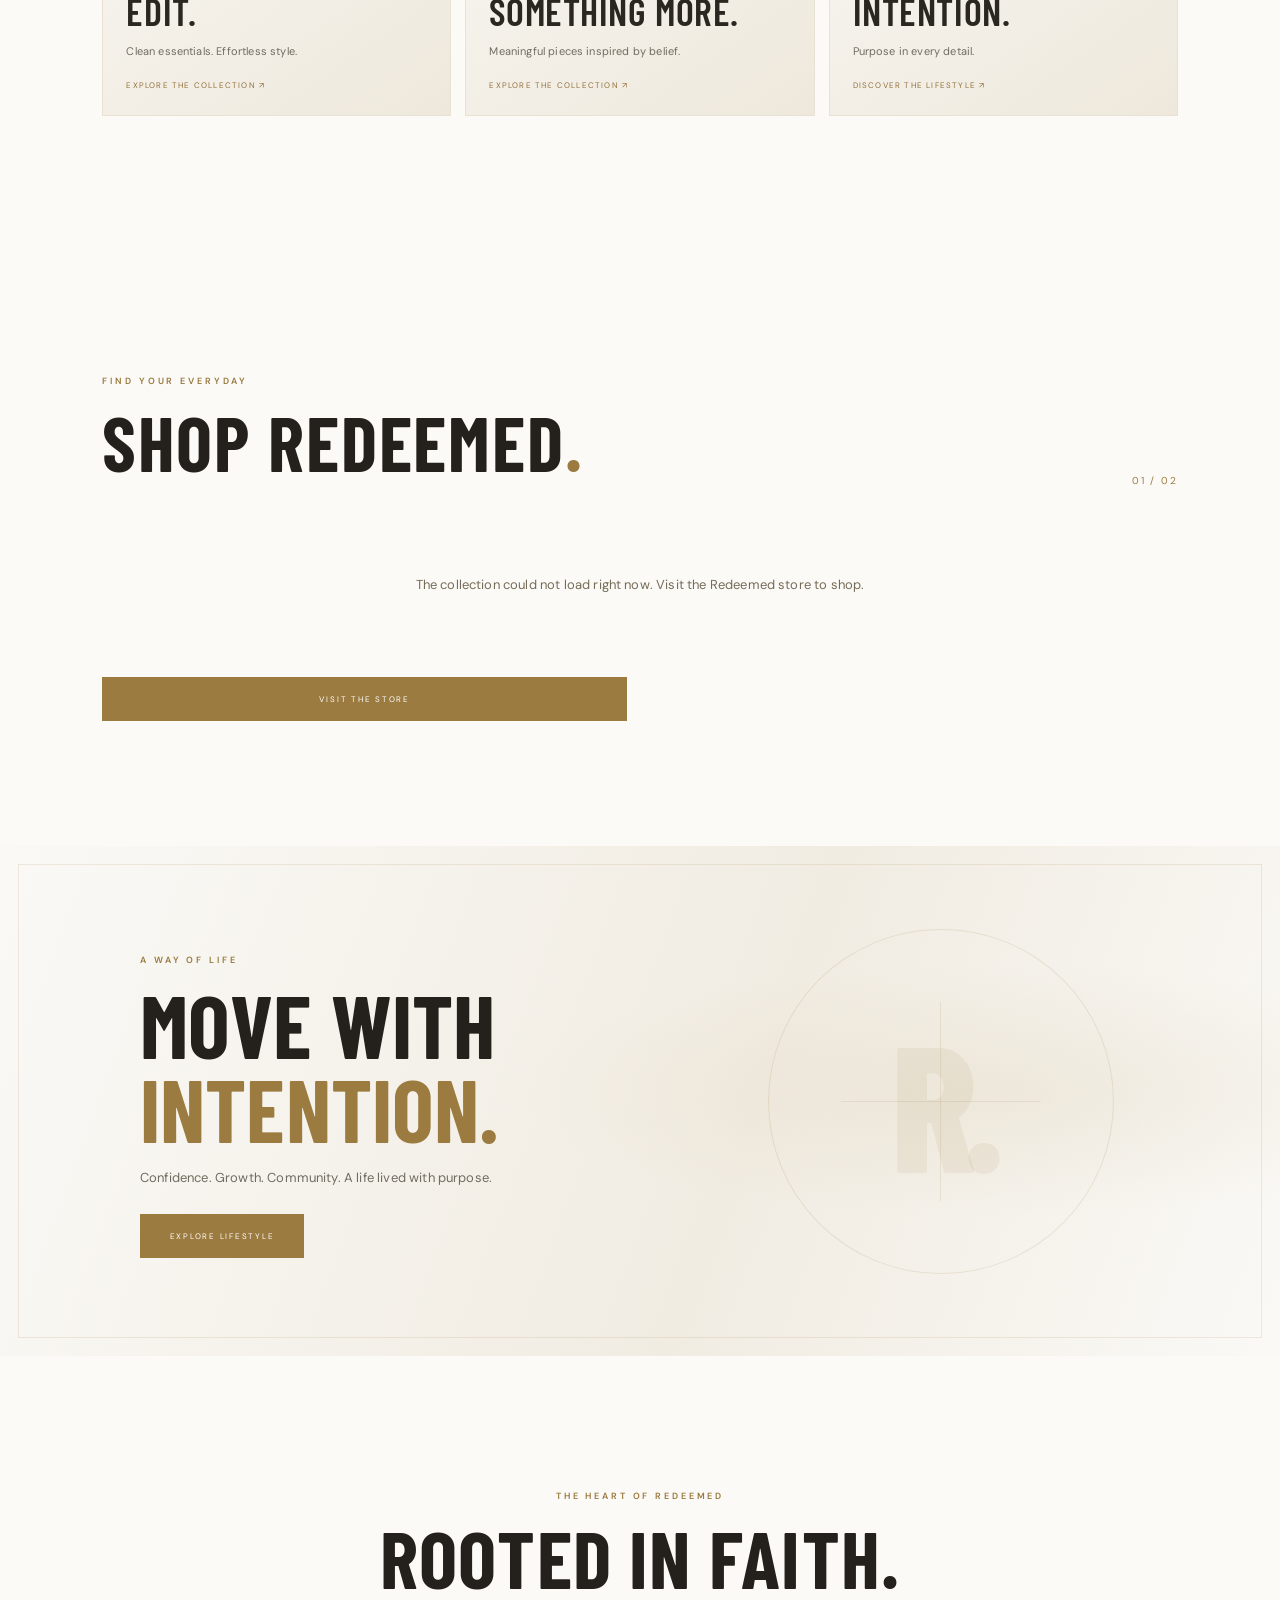
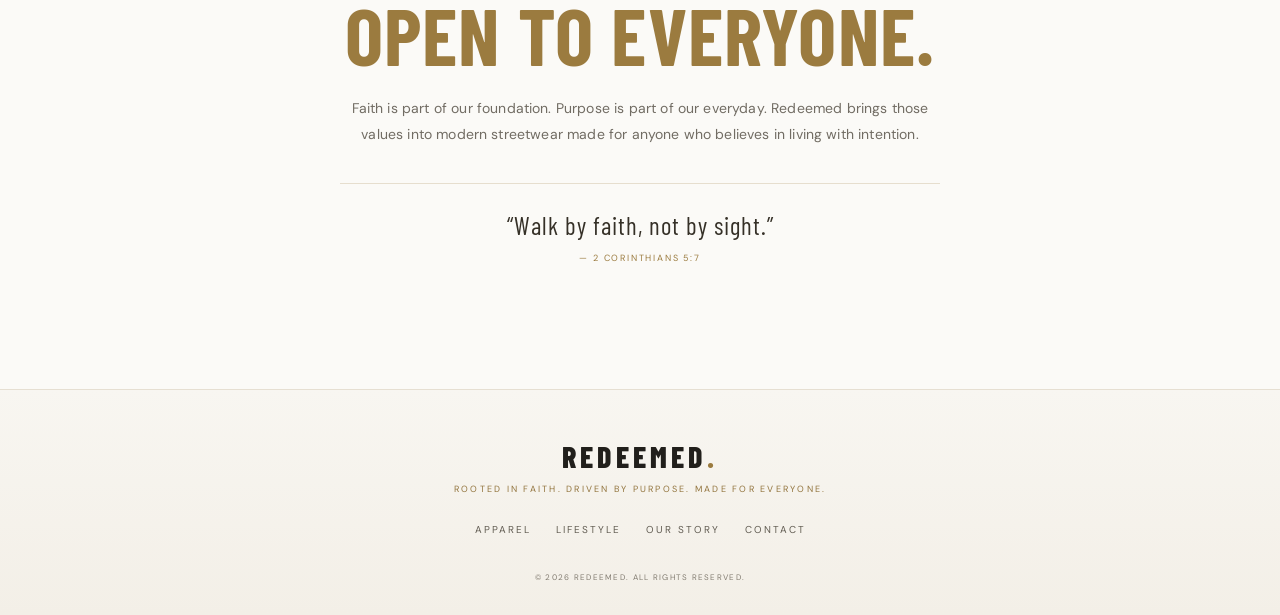
==== commit 1f676c41: "Complete Redeemed brand story and category sections" ====
--- a/index.html
+++ b/index.html
@@ -52,8 +52,13 @@
 
     <section class="intro section-wrap" id="discover">
       <p class="section-kicker">MORE THAN WHAT YOU WEAR</p>
-      <h2>YOUR FAITH.<br><span>YOUR EVERYDAY.</span></h2>
-      <p>Redeemed is a reminder of who you are, what you believe, and the purpose you walk in. Wear the message. Live the meaning.</p>
+      <h2>YOUR IDENTITY.<br><span>YOUR EVERYDAY.</span></h2>
+      <p>Redeemed is built around the things that matter: faith, purpose, and the freedom to be who you are. Thoughtful pieces. Meaningful design. Made to move with you.</p>
+    </section>
+    <section class="brand-pillars section-wrap" id="collections">
+      <a class="pillar-card" href="#apparel"><span>01 / EVERYDAY</span><strong>THE EVERYDAY<br>EDIT.</strong><small>Clean essentials. Effortless style.</small><i>EXPLORE THE COLLECTION ↗</i></a>
+      <a class="pillar-card" href="#apparel"><span>02 / FAITH</span><strong>ROOTED IN<br>SOMETHING MORE.</strong><small>Meaningful pieces inspired by belief.</small><i>EXPLORE THE COLLECTION ↗</i></a>
+      <a class="pillar-card" href="#lifestyle"><span>03 / LIFESTYLE</span><strong>LIVE WITH<br>INTENTION.</strong><small>Purpose in every detail.</small><i>DISCOVER THE LIFESTYLE ↗</i></a>
     </section>
 
     <section class="collection section-wrap" id="apparel">
@@ -72,9 +77,9 @@
     </section>
 
     <section class="about section-wrap" id="about">
-      <p class="section-kicker">OUR FOUNDATION / OUR FAITH</p>
-      <h2>NOT JUST A BRAND.<br><span>A DAILY REMINDER.</span></h2>
-      <p>We believe what you wear can reflect what you stand for. Redeemed exists to put faith, purpose, and identity at the center of everyday style.</p>
+      <p class="section-kicker">THE HEART OF REDEEMED</p>
+      <h2>ROOTED IN FAITH.<br><span>OPEN TO EVERYONE.</span></h2>
+      <p>Faith is part of our foundation. Purpose is part of our everyday. Redeemed brings those values into modern streetwear made for anyone who believes in living with intention.</p>
       <blockquote>“Walk by faith, not by sight.” <cite>— 2 CORINTHIANS 5:7</cite></blockquote>
     </section>
   </main>
--- a/styles.css
+++ b/styles.css
@@ -389,3 +389,16 @@
 .live-product .text-link{display:flex;align-items:center;justify-content:space-between}
 .live-product .text-link[aria-disabled="true"]{opacity:.5;cursor:not-allowed}
 @media(max-width:700px){.live-product-image{height:320px}}
+
+
+/* BRAND DIRECTION — inclusive purpose-led streetwear */
+.brand-pillars{display:grid;grid-template-columns:repeat(3,minmax(0,1fr));gap:14px;padding-top:0}
+.pillar-card{min-height:255px;padding:25px 23px;display:flex;flex-direction:column;align-items:flex-start;justify-content:flex-end;gap:14px;background:linear-gradient(145deg,#f8f6f1,#eee8dc);border:1px solid #e9e1d2;position:relative;overflow:hidden;transition:transform .25s,border-color .25s}
+.pillar-card:after{content:"";position:absolute;width:180px;height:180px;border:1px solid rgba(155,123,63,.15);border-radius:50%;right:-75px;top:-65px}
+.pillar-card:hover{transform:translateY(-4px);border-color:#c5a66b}
+.pillar-card>span{font-size:8px;letter-spacing:.22em;color:#9b7b3f}
+.pillar-card strong{font:600 clamp(26px,3vw,38px)/.98 "Barlow Condensed",sans-serif;letter-spacing:.015em;color:#292720}
+.pillar-card small{font-size:11px;color:#716b60}
+.pillar-card i{font-style:normal;font-size:8px;letter-spacing:.15em;color:#92713a;margin-top:8px}
+.about{background:#fbfaf7}
+@media(max-width:700px){.brand-pillars{grid-template-columns:1fr;padding-top:0}.pillar-card{min-height:210px}.pillar-card strong{font-size:36px}}
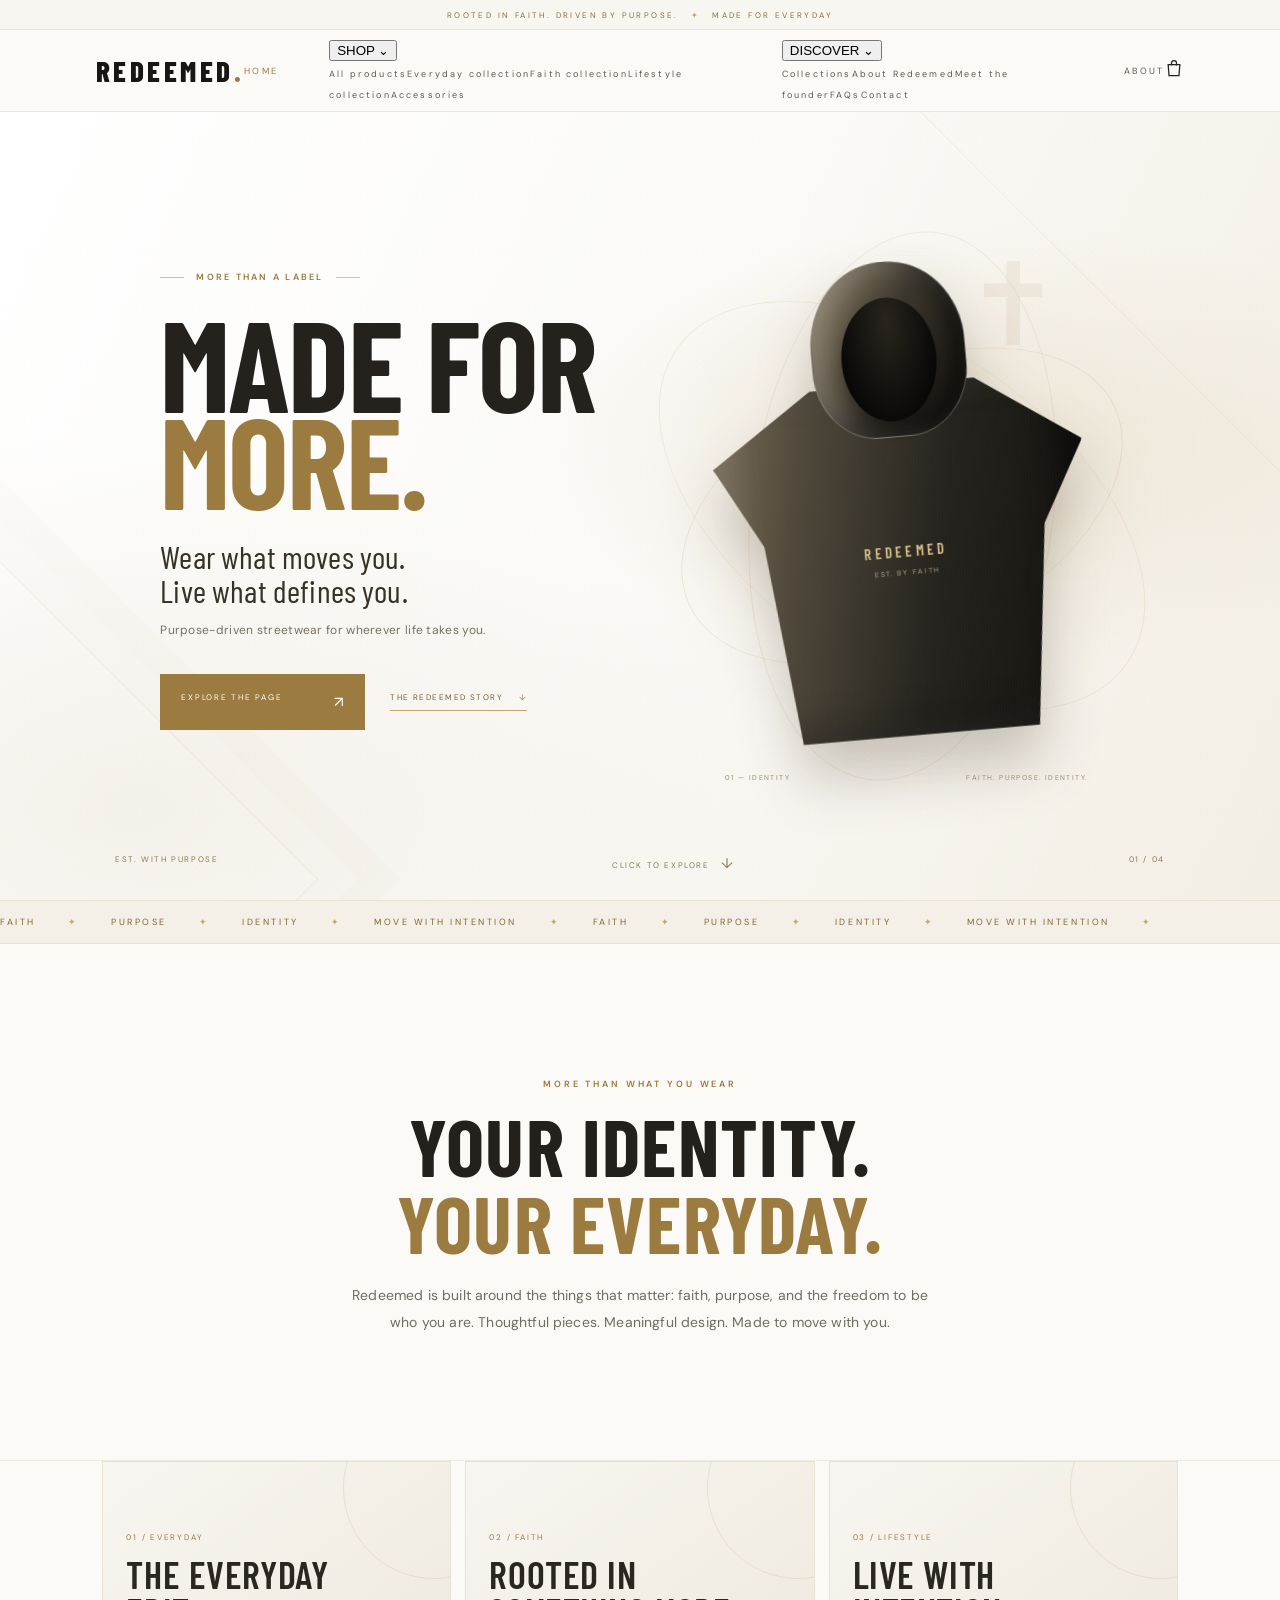
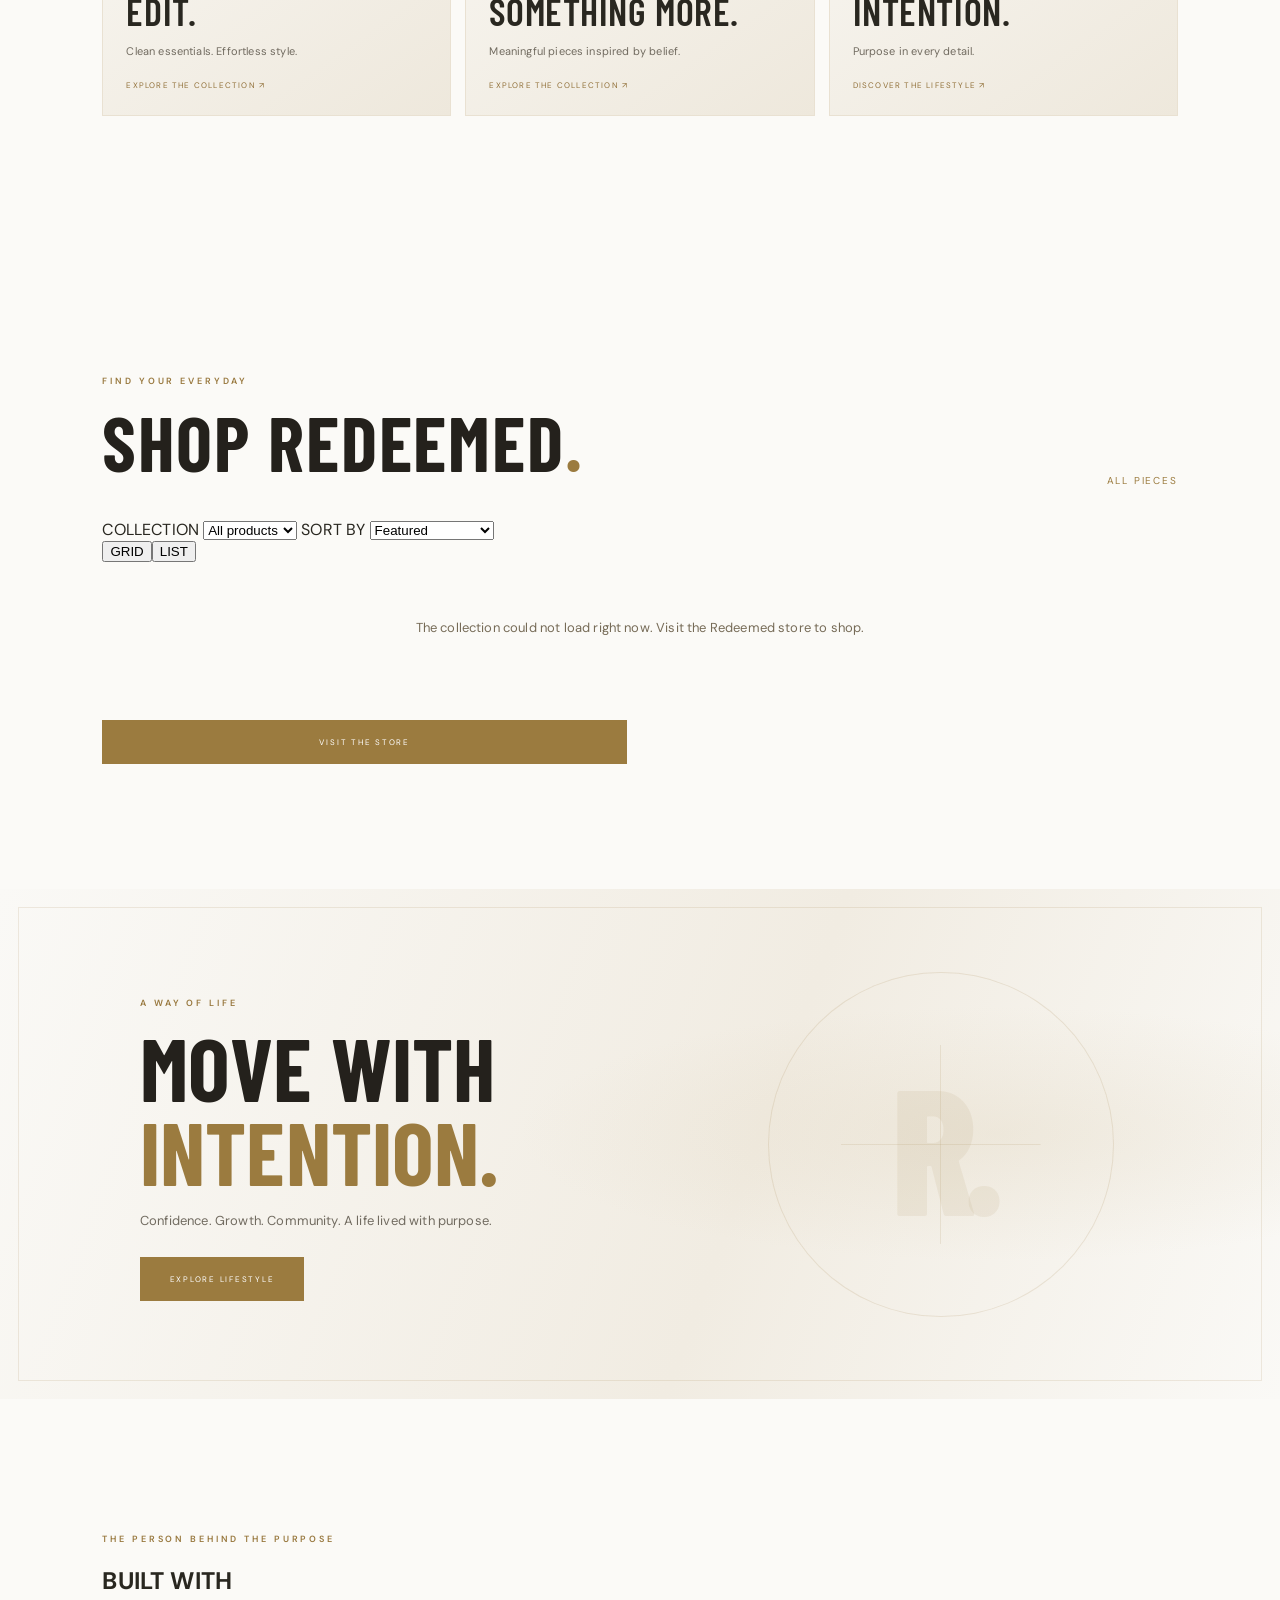
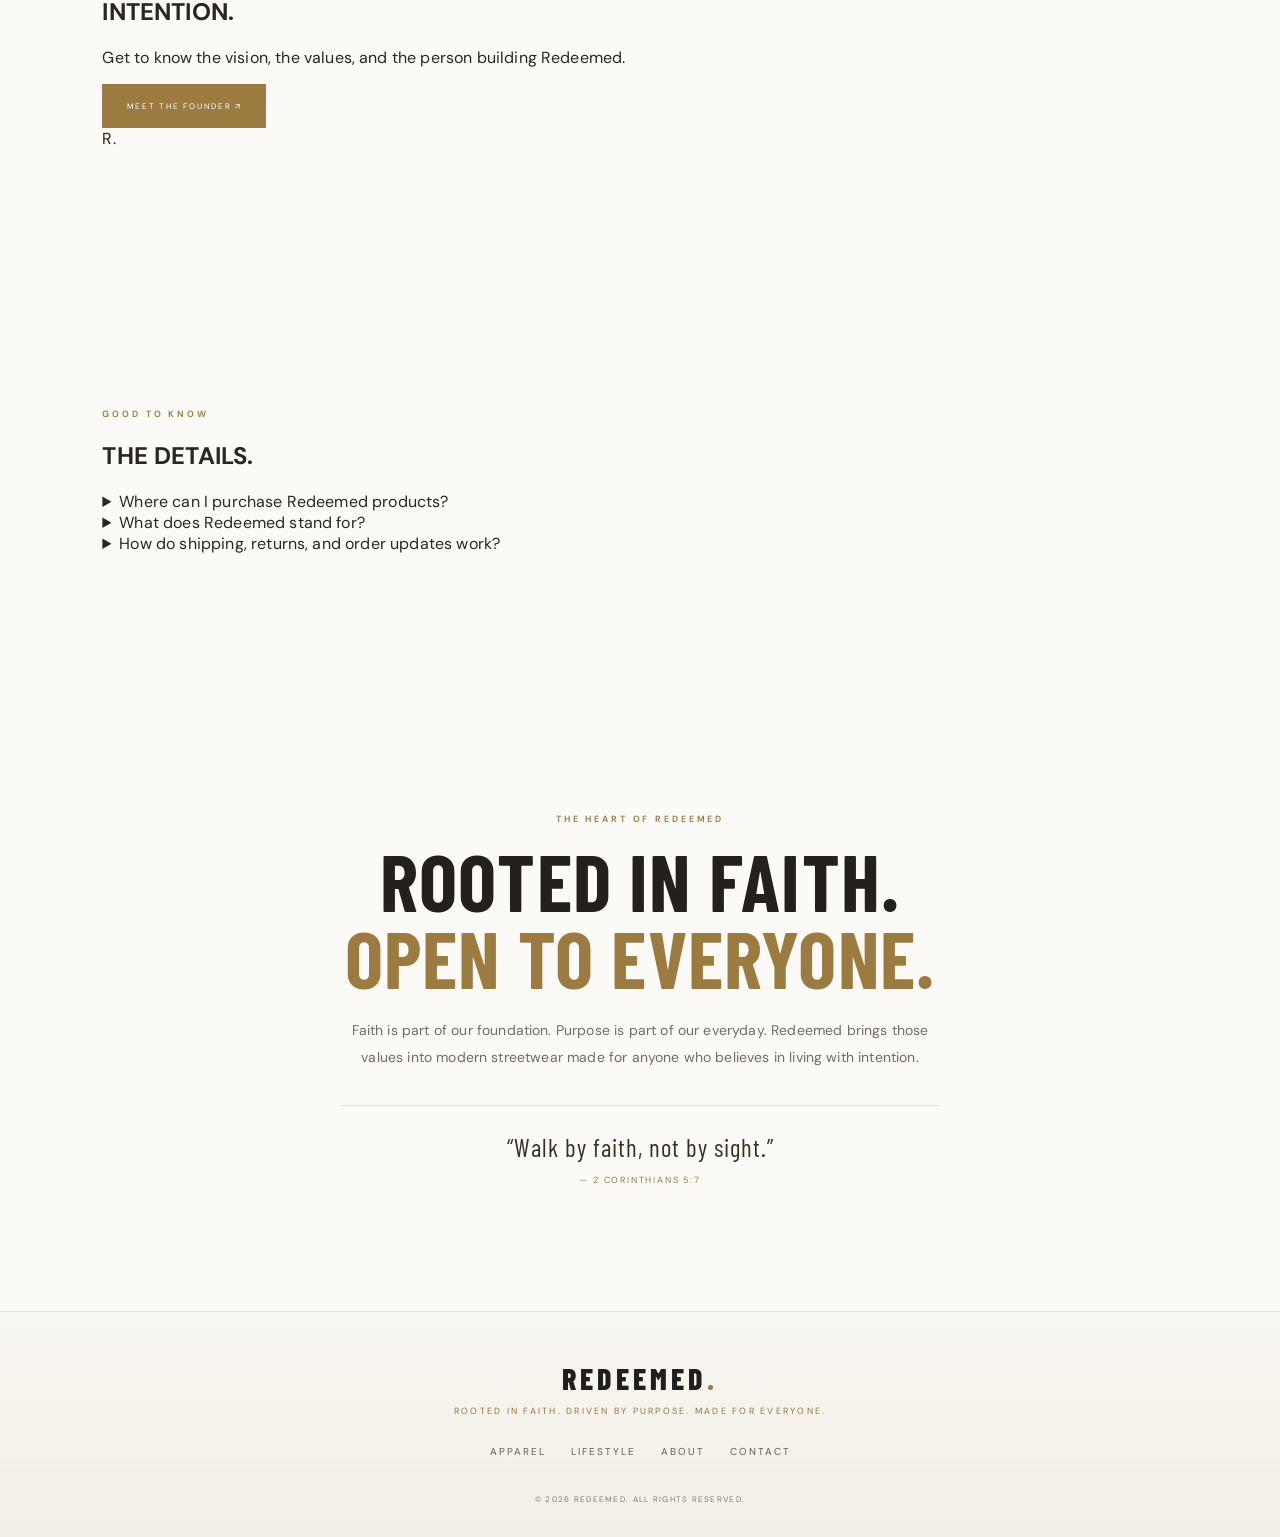
==== commit fe416f73: "Redesign storefront navigation and discovery experience" ====
--- a/index.html
+++ b/index.html
@@ -18,9 +18,9 @@
     <button class="menu-toggle" aria-label="Open navigation" aria-expanded="false"><span></span><span></span></button>
     <nav class="main-nav" aria-label="Main navigation">
       <a class="active" href="#home">HOME</a>
-      <a href="#apparel">SHOP</a>
-      <a href="#collections">COLLECTIONS</a>
-      <a href="#about">OUR STORY</a>
+      <div class="nav-dropdown"><button class="nav-drop-trigger" aria-expanded="false">SHOP <span>⌄</span></button><div class="nav-drop-panel"><a href="#apparel" data-category-link="all">All products</a><a href="#apparel" data-category-link="everyday">Everyday collection</a><a href="#apparel" data-category-link="faith">Faith collection</a><a href="#apparel" data-category-link="lifestyle">Lifestyle collection</a><a href="#apparel" data-category-link="accessories">Accessories</a></div></div>
+      <div class="nav-dropdown"><button class="nav-drop-trigger" aria-expanded="false">DISCOVER <span>⌄</span></button><div class="nav-drop-panel"><a href="#collections">Collections</a><a href="about.html">About Redeemed</a><a href="about.html#founder">Meet the founder</a><a href="#faq">FAQs</a><a href="#contact">Contact</a></div></div>
+      <a href="about.html">ABOUT</a>
     </nav>
     <a class="bag-link" href="#apparel" aria-label="Shop collection"><svg viewBox="0 0 24 24" aria-hidden="true"><path d="M5 8h14l-1 13H6L5 8Z"/><path d="M9 9V6a3 3 0 0 1 6 0v3"/></svg></a>
   </header>
@@ -64,7 +64,12 @@
     <section class="collection section-wrap" id="apparel">
       <div class="section-heading">
         <div><p class="section-kicker">FIND YOUR EVERYDAY</p><h2>SHOP REDEEMED<span>.</span></h2></div>
-        <span class="heading-mark">01 / 02</span>
+        <span class="heading-mark" id="product-count">ALL PIECES</span>
+      </div>
+      <div class="shop-toolbar" aria-label="Product display controls">
+        <label>COLLECTION <select id="category-filter"><option value="all">All products</option><option value="everyday">Everyday</option><option value="faith">Faith</option><option value="lifestyle">Lifestyle</option><option value="accessories">Accessories</option></select></label>
+        <label>SORT BY <select id="sort-products"><option value="featured">Featured</option><option value="name">Name A–Z</option><option value="price-low">Price: low to high</option><option value="price-high">Price: high to low</option></select></label>
+        <div class="view-controls" aria-label="Product layout"><button type="button" class="view-button active" data-view="grid" aria-pressed="true">GRID</button><button type="button" class="view-button" data-view="list" aria-pressed="false">LIST</button></div>
       </div>
       <div class="product-grid" id="fourthwall-products" aria-live="polite">
         <p class="catalog-status">Loading the Redeemed collection…</p>
@@ -76,6 +81,15 @@
       <div class="lifestyle-symbol" aria-hidden="true"></div>
     </section>
 
+    <section class="founder-teaser section-wrap">
+      <div><p class="section-kicker">THE PERSON BEHIND THE PURPOSE</p><h2>BUILT WITH<br><span>INTENTION.</span></h2><p>Get to know the vision, the values, and the person building Redeemed.</p><a class="button button-gold" href="about.html">MEET THE FOUNDER ↗</a></div>
+      <div class="founder-monogram" aria-hidden="true">R.</div>
+    </section>
+    <section class="faq-section section-wrap" id="faq"><p class="section-kicker">GOOD TO KNOW</p><h2>THE DETAILS<span>.</span></h2>
+      <details><summary>Where can I purchase Redeemed products?</summary><p>Choose a product and select “Shop this piece.” Checkout is securely handled through our official Fourthwall store.</p></details>
+      <details><summary>What does Redeemed stand for?</summary><p>Faith, purpose, identity, and the freedom to express yourself. Our foundation is faith, and our clothing is made for everyone.</p></details>
+      <details><summary>How do shipping, returns, and order updates work?</summary><p>Those details are provided by our official store during checkout and in your order confirmation.</p></details>
+    </section>
     <section class="about section-wrap" id="about">
       <p class="section-kicker">THE HEART OF REDEEMED</p>
       <h2>ROOTED IN FAITH.<br><span>OPEN TO EVERYONE.</span></h2>
@@ -87,7 +101,7 @@
   <footer id="contact">
     <a class="footer-brand" href="#home">REDEEMED<span>.</span></a>
     <p>ROOTED IN FAITH. DRIVEN BY PURPOSE. MADE FOR EVERYONE.</p>
-    <div class="footer-links"><a href="#apparel">APPAREL</a><a href="#lifestyle">LIFESTYLE</a><a href="#about">OUR STORY</a><a href="mailto:hello@redeemedappreal.com">CONTACT</a></div>
+    <div class="footer-links"><a href="#apparel">APPAREL</a><a href="#lifestyle">LIFESTYLE</a><a href="about.html">ABOUT</a><a href="mailto:hello@redeemedappreal.com">CONTACT</a></div>
     <small>© <span id="year"></span> REDEEMED. ALL RIGHTS RESERVED.</small>
   </footer>
   <script src="script.js"></script>
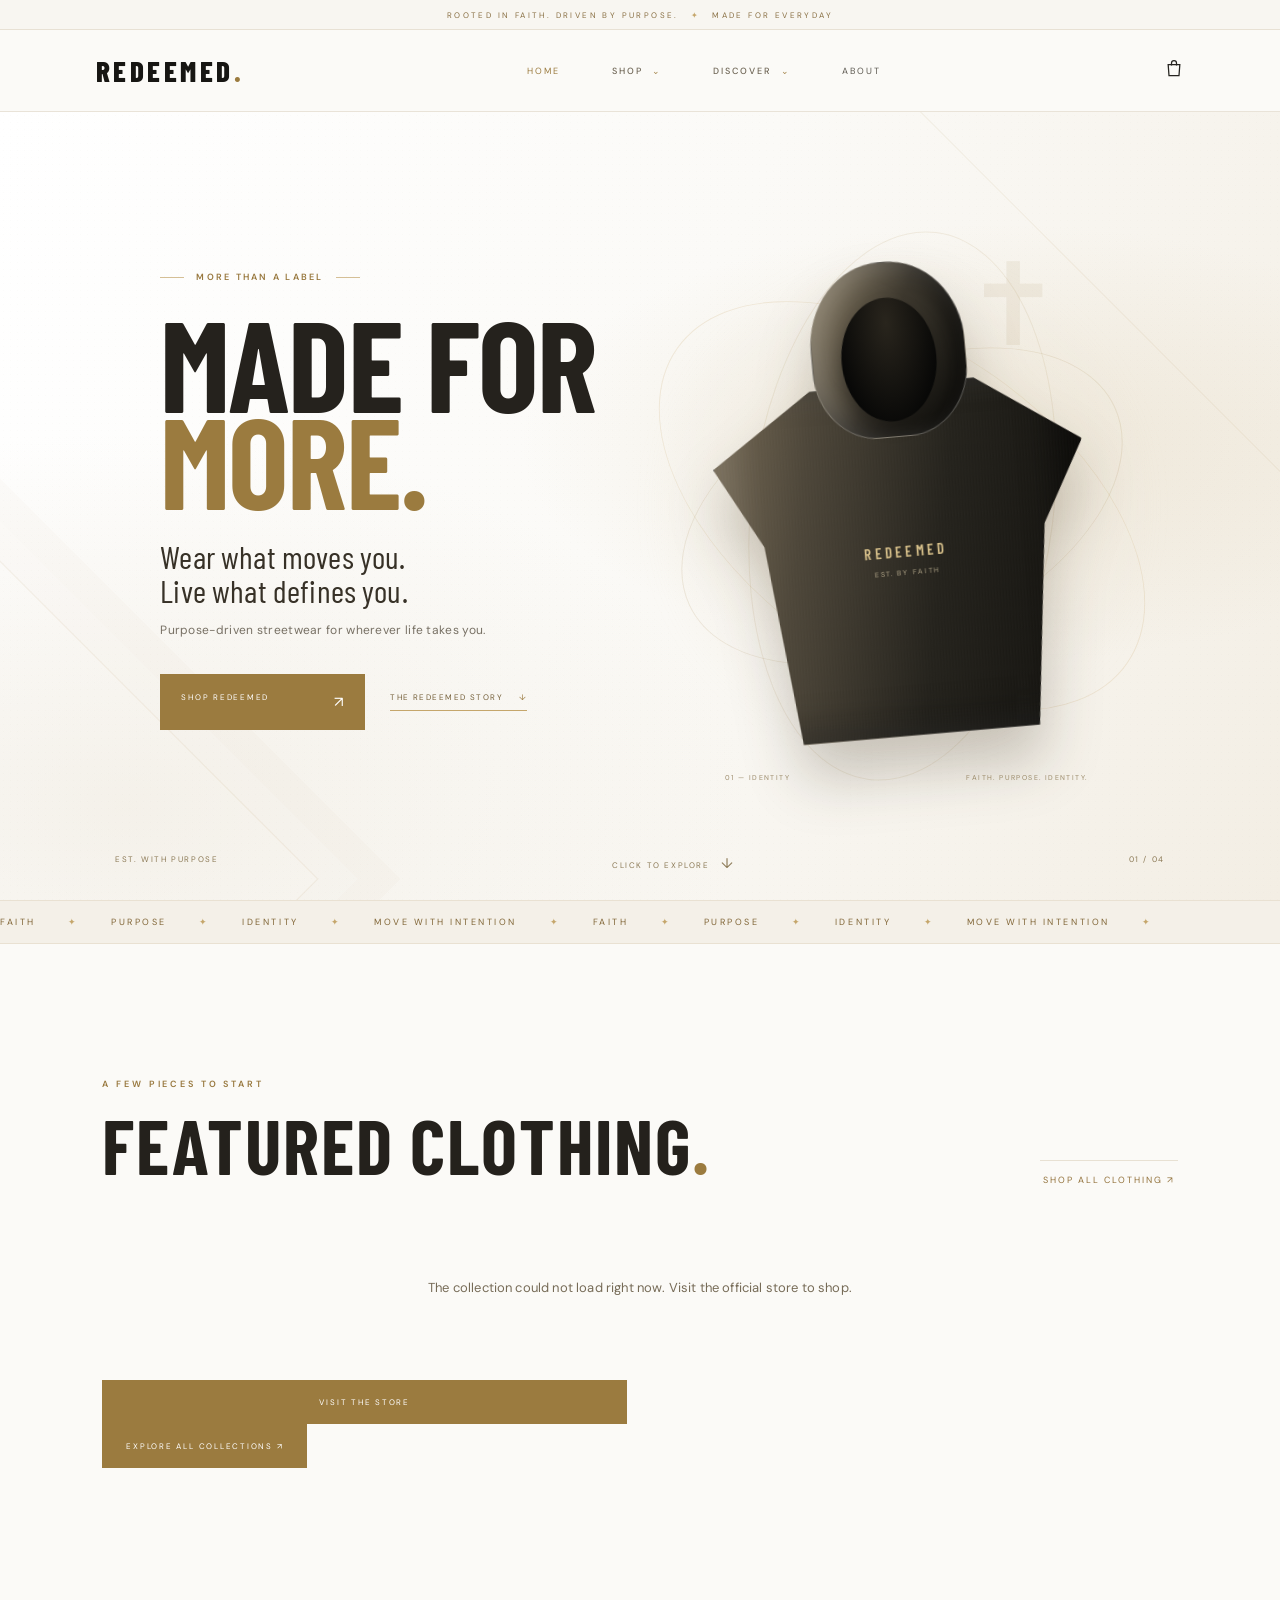
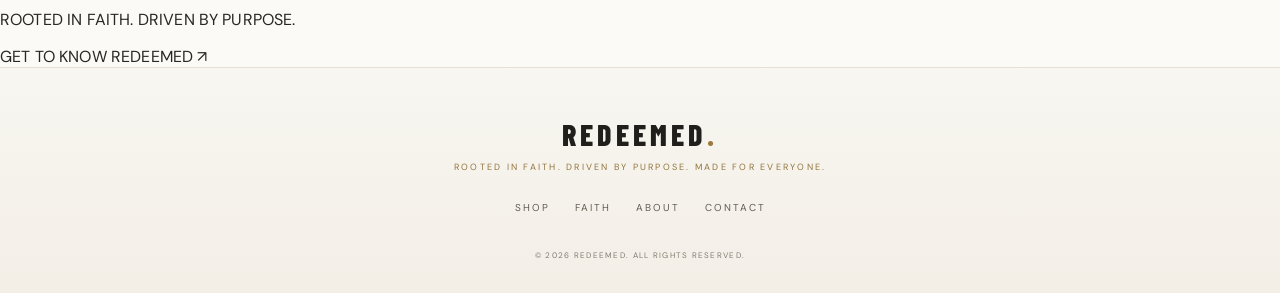
==== commit 4e9d6016: "Simplify homepage to featured clothing and shop navigation" ====
--- a/index.html
+++ b/index.html
@@ -18,11 +18,11 @@
     <button class="menu-toggle" aria-label="Open navigation" aria-expanded="false"><span></span><span></span></button>
     <nav class="main-nav" aria-label="Main navigation">
       <a class="active" href="#home">HOME</a>
-      <div class="nav-dropdown"><button class="nav-drop-trigger" aria-expanded="false">SHOP <span>⌄</span></button><div class="nav-drop-panel"><a href="#apparel" data-category-link="all">All products</a><a href="#apparel" data-category-link="everyday">Everyday collection</a><a href="#apparel" data-category-link="faith">Faith collection</a><a href="#apparel" data-category-link="lifestyle">Lifestyle collection</a><a href="#apparel" data-category-link="accessories">Accessories</a></div></div>
-      <div class="nav-dropdown"><button class="nav-drop-trigger" aria-expanded="false">DISCOVER <span>⌄</span></button><div class="nav-drop-panel"><a href="#collections">Collections</a><a href="about.html">About Redeemed</a><a href="about.html#founder">Meet the founder</a><a href="#faq">FAQs</a><a href="#contact">Contact</a></div></div>
+      <div class="nav-dropdown"><button class="nav-drop-trigger" aria-expanded="false">SHOP <span>⌄</span></button><div class="nav-drop-panel"><a href="shop.html">Shop all clothing</a><a href="shop.html?collection=everyday">Everyday</a><a href="shop.html?collection=faith">Faith</a><a href="shop.html?collection=lifestyle">Lifestyle</a><a href="shop.html?collection=accessories">Accessories</a></div></div>
+      <div class="nav-dropdown"><button class="nav-drop-trigger" aria-expanded="false">DISCOVER <span>⌄</span></button><div class="nav-drop-panel"><a href="about.html">Our story</a><a href="about.html#founder">Meet the founder</a><a href="about.html#contact">Contact</a></div></div>
       <a href="about.html">ABOUT</a>
     </nav>
-    <a class="bag-link" href="#apparel" aria-label="Shop collection"><svg viewBox="0 0 24 24" aria-hidden="true"><path d="M5 8h14l-1 13H6L5 8Z"/><path d="M9 9V6a3 3 0 0 1 6 0v3"/></svg></a>
+    <a class="bag-link" href="shop.html" aria-label="Shop collection"><svg viewBox="0 0 24 24" aria-hidden="true"><path d="M5 8h14l-1 13H6L5 8Z"/><path d="M9 9V6a3 3 0 0 1 6 0v3"/></svg></a>
   </header>
 
   <main>
@@ -35,7 +35,7 @@
         <p class="hero-lead">Wear what moves you.<br>Live what defines you.</p>
         <p class="hero-tagline">Purpose-driven streetwear for wherever life takes you.</p>
         <div class="hero-actions">
-          <a class="button button-gold" href="#discover">EXPLORE THE PAGE <span>↗</span></a>
+          <a class="button button-gold" href="shop.html">SHOP REDEEMED <span>↗</span></a>
           <a class="hero-text-link" href="#about">THE REDEEMED STORY <span>↓</span></a>
         </div>
       </div>
@@ -50,58 +50,24 @@
 
     <div class="marquee" aria-label="Faith purpose identity"><div>FAITH <i>✦</i> PURPOSE <i>✦</i> IDENTITY <i>✦</i> MOVE WITH INTENTION <i>✦</i> FAITH <i>✦</i> PURPOSE <i>✦</i> IDENTITY <i>✦</i> MOVE WITH INTENTION <i>✦</i></div></div>
 
-    <section class="intro section-wrap" id="discover">
-      <p class="section-kicker">MORE THAN WHAT YOU WEAR</p>
-      <h2>YOUR IDENTITY.<br><span>YOUR EVERYDAY.</span></h2>
-      <p>Redeemed is built around the things that matter: faith, purpose, and the freedom to be who you are. Thoughtful pieces. Meaningful design. Made to move with you.</p>
-    </section>
-    <section class="brand-pillars section-wrap" id="collections">
-      <a class="pillar-card" href="#apparel"><span>01 / EVERYDAY</span><strong>THE EVERYDAY<br>EDIT.</strong><small>Clean essentials. Effortless style.</small><i>EXPLORE THE COLLECTION ↗</i></a>
-      <a class="pillar-card" href="#apparel"><span>02 / FAITH</span><strong>ROOTED IN<br>SOMETHING MORE.</strong><small>Meaningful pieces inspired by belief.</small><i>EXPLORE THE COLLECTION ↗</i></a>
-      <a class="pillar-card" href="#lifestyle"><span>03 / LIFESTYLE</span><strong>LIVE WITH<br>INTENTION.</strong><small>Purpose in every detail.</small><i>DISCOVER THE LIFESTYLE ↗</i></a>
+    <section class="collection section-wrap featured-section" id="featured">
+      <div class="section-heading">
+        <div><p class="section-kicker">A FEW PIECES TO START</p><h2>FEATURED CLOTHING<span>.</span></h2></div>
+        <a class="text-link" href="shop.html">SHOP ALL CLOTHING ↗</a>
+      </div>
+      <div class="product-grid" id="fourthwall-products" data-featured-only="true" aria-live="polite">
+        <p class="catalog-status">Loading featured pieces…</p>
+      </div>
+      <div class="featured-footer"><a class="button button-gold" href="shop.html">EXPLORE ALL COLLECTIONS ↗</a></div>
     </section>
 
-    <section class="collection section-wrap" id="apparel">
-      <div class="section-heading">
-        <div><p class="section-kicker">FIND YOUR EVERYDAY</p><h2>SHOP REDEEMED<span>.</span></h2></div>
-        <span class="heading-mark" id="product-count">ALL PIECES</span>
-      </div>
-      <div class="shop-toolbar" aria-label="Product display controls">
-        <label>COLLECTION <select id="category-filter"><option value="all">All products</option><option value="everyday">Everyday</option><option value="faith">Faith</option><option value="lifestyle">Lifestyle</option><option value="accessories">Accessories</option></select></label>
-        <label>SORT BY <select id="sort-products"><option value="featured">Featured</option><option value="name">Name A–Z</option><option value="price-low">Price: low to high</option><option value="price-high">Price: high to low</option></select></label>
-        <div class="view-controls" aria-label="Product layout"><button type="button" class="view-button active" data-view="grid" aria-pressed="true">GRID</button><button type="button" class="view-button" data-view="list" aria-pressed="false">LIST</button></div>
-      </div>
-      <div class="product-grid" id="fourthwall-products" aria-live="polite">
-        <p class="catalog-status">Loading the Redeemed collection…</p>
-      </div>
-    </section>
-
-    <section class="lifestyle-band" id="lifestyle">
-      <div class="lifestyle-content"><p class="section-kicker">A WAY OF LIFE</p><h2>MOVE WITH<br><span>INTENTION.</span></h2><p>Confidence. Growth. Community. A life lived with purpose.</p><a class="button button-gold" href="#contact">EXPLORE LIFESTYLE</a></div>
-      <div class="lifestyle-symbol" aria-hidden="true"></div>
-    </section>
-
-    <section class="founder-teaser section-wrap">
-      <div><p class="section-kicker">THE PERSON BEHIND THE PURPOSE</p><h2>BUILT WITH<br><span>INTENTION.</span></h2><p>Get to know the vision, the values, and the person building Redeemed.</p><a class="button button-gold" href="about.html">MEET THE FOUNDER ↗</a></div>
-      <div class="founder-monogram" aria-hidden="true">R.</div>
-    </section>
-    <section class="faq-section section-wrap" id="faq"><p class="section-kicker">GOOD TO KNOW</p><h2>THE DETAILS<span>.</span></h2>
-      <details><summary>Where can I purchase Redeemed products?</summary><p>Choose a product and select “Shop this piece.” Checkout is securely handled through our official Fourthwall store.</p></details>
-      <details><summary>What does Redeemed stand for?</summary><p>Faith, purpose, identity, and the freedom to express yourself. Our foundation is faith, and our clothing is made for everyone.</p></details>
-      <details><summary>How do shipping, returns, and order updates work?</summary><p>Those details are provided by our official store during checkout and in your order confirmation.</p></details>
-    </section>
-    <section class="about section-wrap" id="about">
-      <p class="section-kicker">THE HEART OF REDEEMED</p>
-      <h2>ROOTED IN FAITH.<br><span>OPEN TO EVERYONE.</span></h2>
-      <p>Faith is part of our foundation. Purpose is part of our everyday. Redeemed brings those values into modern streetwear made for anyone who believes in living with intention.</p>
-      <blockquote>“Walk by faith, not by sight.” <cite>— 2 CORINTHIANS 5:7</cite></blockquote>
-    </section>
+    <section class="home-story-strip"><p>ROOTED IN FAITH. DRIVEN BY PURPOSE.</p><a href="about.html">GET TO KNOW REDEEMED ↗</a></section>
   </main>
 
   <footer id="contact">
     <a class="footer-brand" href="#home">REDEEMED<span>.</span></a>
     <p>ROOTED IN FAITH. DRIVEN BY PURPOSE. MADE FOR EVERYONE.</p>
-    <div class="footer-links"><a href="#apparel">APPAREL</a><a href="#lifestyle">LIFESTYLE</a><a href="about.html">ABOUT</a><a href="mailto:hello@redeemedappreal.com">CONTACT</a></div>
+    <div class="footer-links"><a href="shop.html">SHOP</a><a href="shop.html?collection=faith">FAITH</a><a href="about.html">ABOUT</a><a href="mailto:hello@redeemedappreal.com">CONTACT</a></div>
     <small>© <span id="year"></span> REDEEMED. ALL RIGHTS RESERVED.</small>
   </footer>
   <script src="script.js"></script>
--- a/styles.css
+++ b/styles.css
@@ -402,3 +402,45 @@
 .pillar-card i{font-style:normal;font-size:8px;letter-spacing:.15em;color:#92713a;margin-top:8px}
 .about{background:#fbfaf7}
 @media(max-width:700px){.brand-pillars{grid-template-columns:1fr;padding-top:0}.pillar-card{min-height:210px}.pillar-card strong{font-size:36px}}
+
+/* SITEWIDE NAVIGATION, SHOP CONTROLS & FOUNDER PAGES */
+.nav-dropdown{position:relative}
+.nav-drop-trigger{border:0;background:transparent;color:#6e6555;font:500 9px "DM Sans",sans-serif;letter-spacing:.22em;cursor:pointer;padding:12px 0}
+.nav-drop-trigger span{color:#a88a52;padding-left:5px}
+.nav-drop-panel{display:none;position:absolute;top:100%;left:-18px;min-width:220px;padding:10px;background:rgba(255,255,255,.98);border:1px solid #e8e0d2;box-shadow:0 18px 35px rgba(50,40,20,.1);z-index:30}
+.nav-dropdown:focus-within .nav-drop-panel,.nav-dropdown:hover .nav-drop-panel,.nav-drop-trigger[aria-expanded="true"]+.nav-drop-panel{display:grid}
+.nav-drop-panel a{padding:12px 13px!important;font-size:9px!important;letter-spacing:.12em!important;color:#5d5548!important}
+.nav-drop-panel a:hover{background:#f5f1e8;color:#92713a!important}
+.shop-toolbar{display:flex;align-items:end;gap:18px;flex-wrap:wrap;margin:-10px 0 28px;padding:16px 0;border-top:1px solid #eee8dc;border-bottom:1px solid #eee8dc}
+.shop-toolbar label{display:grid;gap:7px;font-size:8px;letter-spacing:.17em;color:#8c7853}
+.shop-toolbar select{min-width:150px;padding:11px 32px 11px 12px;border:1px solid #e3dccf;background:#fff;color:#39352d;font:12px "DM Sans",sans-serif}
+.view-controls{display:flex;gap:5px;margin-left:auto}
+.view-button{border:1px solid #e3dccf;background:transparent;padding:10px 13px;color:#8a7957;font-size:8px;letter-spacing:.15em;cursor:pointer}
+.view-button.active{background:#eee8dc;color:#4b402d;border-color:#c5b38e}
+.product-grid.list-view{grid-template-columns:1fr}
+.product-grid.list-view .live-product{display:grid;grid-template-columns:180px 1fr;align-items:center;gap:20px}
+.product-grid.list-view .live-product-image{height:180px;grid-row:span 2}
+.product-grid.list-view .live-product-info{align-self:end}
+.product-grid.list-view .live-product .text-link{align-self:start;margin:0 16px 12px 0}
+.founder-teaser{display:flex;align-items:center;justify-content:space-between;gap:35px;background:linear-gradient(110deg,#f8f6f1,#eee8dc);border-block:1px solid #e8e0d2}
+.founder-teaser h2,.faq-section h2,.about-page h1{font:600 clamp(48px,7vw,82px)/.9 "Barlow Condensed",sans-serif;color:#292720;margin:16px 0}
+.founder-teaser h2 span,.faq-section h2 span{color:#9b7b3f}
+.founder-teaser p:not(.section-kicker){max-width:420px;color:#716b60;font-size:13px;line-height:1.8;margin-bottom:25px}
+.founder-monogram{width:250px;aspect-ratio:1;border:1px solid rgba(155,123,63,.24);border-radius:50%;display:grid;place-items:center;color:rgba(155,123,63,.25);font:800 150px "Barlow Condensed",sans-serif}
+.faq-section{max-width:900px}
+.faq-section details{border-top:1px solid #e8e0d2;padding:18px 2px}
+.faq-section details:last-child{border-bottom:1px solid #e8e0d2}
+.faq-section summary{cursor:pointer;list-style:none;font-size:13px;color:#3e392f}
+.faq-section summary:after{content:"+";float:right;color:#9b7b3f;font-size:18px}
+.faq-section details[open] summary:after{content:"−"}
+.faq-section details p{max-width:650px;color:#756e62;font-size:12px;line-height:1.8}
+.about-page{min-height:65vh;padding:100px 8%;background:linear-gradient(120deg,#fff,#f3eee4)}
+.about-page-inner{max-width:1050px;margin:auto}
+.about-page .lead{max-width:650px;color:#665f53;font-size:17px;line-height:1.8}
+.about-page .story-copy{max-width:720px;color:#716b60;font-size:14px;line-height:2}
+.about-page .founder-panel{margin-top:65px;padding:45px;background:#f8f6f1;border:1px solid #e8e0d2;display:grid;grid-template-columns:1fr 180px;gap:30px;align-items:center}
+.about-page .founder-panel p{color:#716b60;font-size:13px;line-height:1.9}
+.about-page .founder-stamp{width:160px;aspect-ratio:1;border:1px solid #c9b88f;border-radius:50%;display:grid;place-items:center;color:#a88a52;font:800 80px "Barlow Condensed",sans-serif}
+.page-hero{padding:70px 8%;background:#f5f1e8;border-bottom:1px solid #e8e0d2}
+.page-hero p{color:#8d7448;font-size:9px;letter-spacing:.22em}
+@media(max-width:700px){.main-nav{align-items:stretch}.nav-dropdown{width:100%;text-align:center}.nav-drop-panel{position:static;box-shadow:none;border:0;background:#faf8f3;margin-top:5px}.nav-drop-panel a{text-align:center}.shop-toolbar{align-items:stretch}.shop-toolbar label{flex:1;min-width:130px}.shop-toolbar select{width:100%;min-width:0}.view-controls{margin-left:0}.product-grid.list-view .live-product{grid-template-columns:112px 1fr;gap:12px}.product-grid.list-view .live-product-image{height:140px}.founder-teaser{align-items:flex-start}.founder-monogram{width:105px;font-size:70px;flex:none}.about-page{padding:70px 7%}.about-page .founder-panel{grid-template-columns:1fr;padding:25px}.about-page .founder-stamp{width:100px;font-size:50px}}
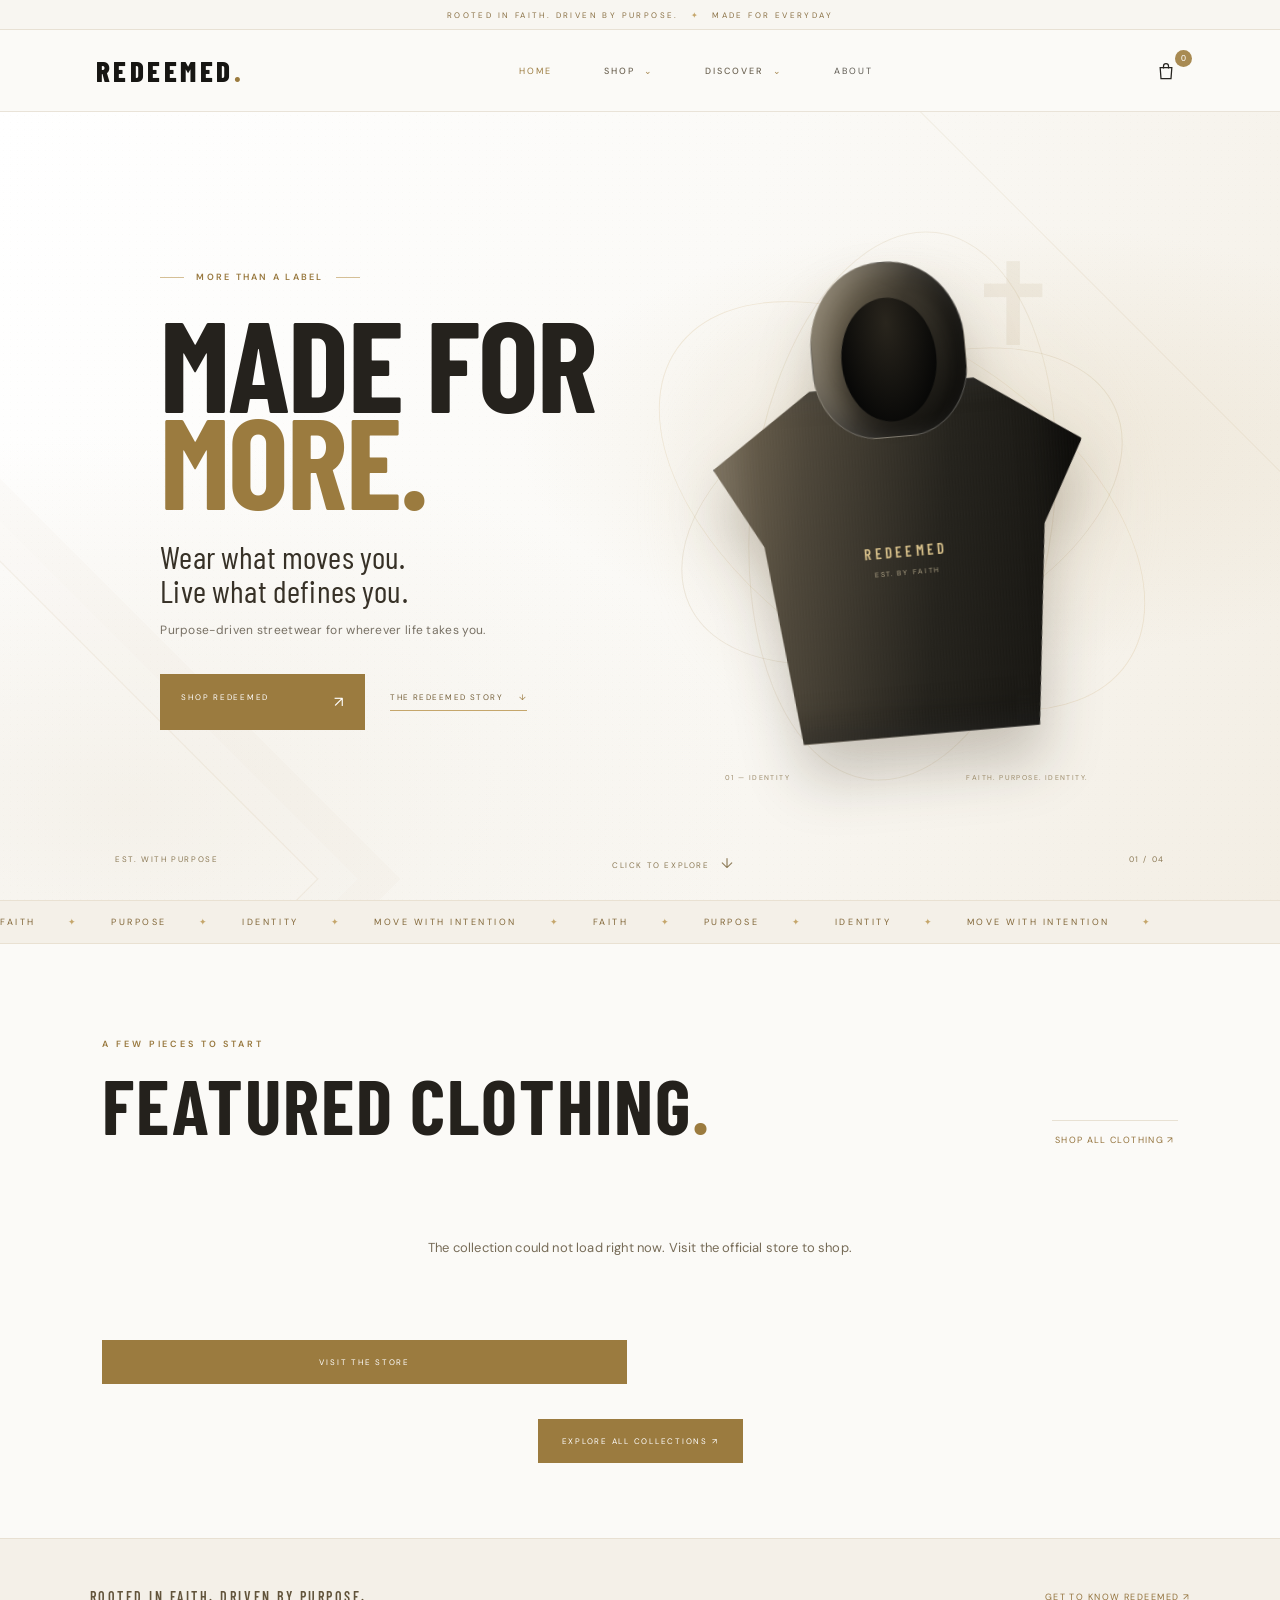
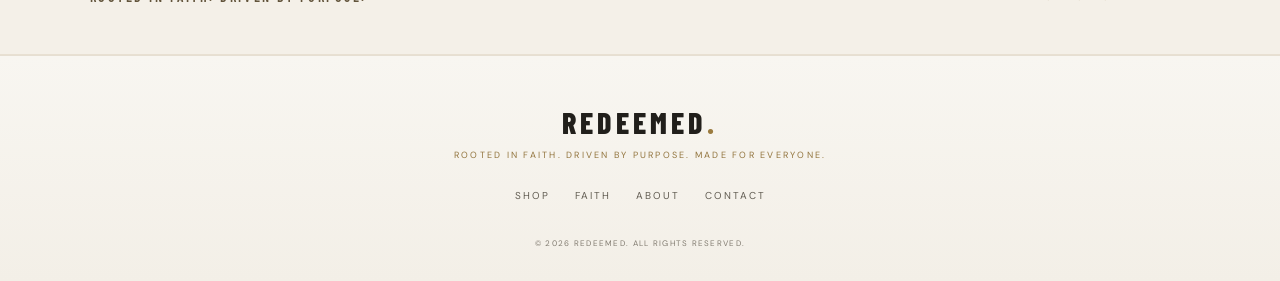
==== commit 2c1f3ceb: "Add custom Redeemed shopping bag controls" ====
--- a/index.html
+++ b/index.html
@@ -22,7 +22,7 @@
       <div class="nav-dropdown"><button class="nav-drop-trigger" aria-expanded="false">DISCOVER <span>⌄</span></button><div class="nav-drop-panel"><a href="about.html">Our story</a><a href="about.html#founder">Meet the founder</a><a href="about.html#contact">Contact</a></div></div>
       <a href="about.html">ABOUT</a>
     </nav>
-    <a class="bag-link" href="shop.html" aria-label="Shop collection"><svg viewBox="0 0 24 24" aria-hidden="true"><path d="M5 8h14l-1 13H6L5 8Z"/><path d="M9 9V6a3 3 0 0 1 6 0v3"/></svg></a>
+    <button class="bag-link" type="button" aria-label="Open shopping bag"><svg viewBox="0 0 24 24" aria-hidden="true"><path d="M5 8h14l-1 13H6L5 8Z"/><path d="M9 9V6a3 3 0 0 1 6 0v3"/></svg><span class="bag-count">0</span></button>
   </header>
 
   <main>
--- a/styles.css
+++ b/styles.css
@@ -444,3 +444,60 @@
 .page-hero{padding:70px 8%;background:#f5f1e8;border-bottom:1px solid #e8e0d2}
 .page-hero p{color:#8d7448;font-size:9px;letter-spacing:.22em}
 @media(max-width:700px){.main-nav{align-items:stretch}.nav-dropdown{width:100%;text-align:center}.nav-drop-panel{position:static;box-shadow:none;border:0;background:#faf8f3;margin-top:5px}.nav-drop-panel a{text-align:center}.shop-toolbar{align-items:stretch}.shop-toolbar label{flex:1;min-width:130px}.shop-toolbar select{width:100%;min-width:0}.view-controls{margin-left:0}.product-grid.list-view .live-product{grid-template-columns:112px 1fr;gap:12px}.product-grid.list-view .live-product-image{height:140px}.founder-teaser{align-items:flex-start}.founder-monogram{width:105px;font-size:70px;flex:none}.about-page{padding:70px 7%}.about-page .founder-panel{grid-template-columns:1fr;padding:25px}.about-page .founder-stamp{width:100px;font-size:50px}}
+
+/* HOMEPAGE FEATURED EDIT + DEDICATED SHOP */
+.featured-section{padding-top:85px;padding-bottom:75px}
+.featured-section .section-heading{align-items:end}
+.featured-section .section-heading>.text-link{font-size:9px;letter-spacing:.15em;color:#92713a}
+.featured-footer{text-align:center;margin-top:35px}
+.home-story-strip{padding:35px 7%;display:flex;align-items:center;justify-content:space-between;gap:20px;background:#f4f0e8;border-block:1px solid #e8e0d2}
+.home-story-strip p{font:600 14px "Barlow Condensed",sans-serif;letter-spacing:.18em;color:#62543b}
+.home-story-strip a{font-size:9px;letter-spacing:.16em;color:#92713a}
+.shop-page-hero{padding-top:78px;padding-bottom:78px}
+.shop-page-collection{min-height:55vh}
+.shop-page-collection .product-grid{margin-top:25px}
+@media(max-width:650px){.home-story-strip{align-items:flex-start;flex-direction:column}.featured-section{padding-top:65px;padding-bottom:60px}}
+
+/* REDEEMED CUSTOM BAG + PRODUCT OPTION MODAL */
+.bag-link{position:relative;display:inline-flex;align-items:center;justify-content:center;gap:5px;border:0;background:transparent;cursor:pointer;padding:8px}
+.bag-count{position:absolute;top:-3px;right:-8px;min-width:17px;height:17px;padding:0 4px;border-radius:20px;background:#a88a52;color:white;font-size:9px;display:grid;place-items:center}
+.quick-add{width:100%;border:0;border-top:1px solid #eee8dc;background:transparent;padding:14px 4px;text-align:left;cursor:pointer;color:#92713a;font:600 9px "DM Sans",sans-serif;letter-spacing:.13em}
+.quick-add:disabled{opacity:.45;cursor:not-allowed}
+.redeemed-cart-drawer{position:fixed;inset:0;z-index:1000;visibility:hidden;pointer-events:none}
+.redeemed-cart-drawer.is-open{visibility:visible;pointer-events:auto}
+.cart-backdrop{position:absolute;inset:0;background:rgba(30,27,22,.38);opacity:0;transition:opacity .25s}
+.is-open .cart-backdrop{opacity:1}
+.cart-panel{position:absolute;right:0;top:0;height:100%;width:min(470px,100%);background:#fbfaf7;box-shadow:-20px 0 60px rgba(30,25,15,.14);transform:translateX(102%);transition:transform .3s;display:flex;flex-direction:column;padding:28px}
+.is-open .cart-panel{transform:translateX(0)}
+.cart-head{display:flex;justify-content:space-between;align-items:center;padding-bottom:20px;border-bottom:1px solid #e8e0d2}
+.cart-head h2{font:600 35px "Barlow Condensed",sans-serif;margin:7px 0;color:#292720}
+.cart-head h2 span{color:#a88a52}
+.cart-close,.product-modal-close{border:0;background:transparent;font-size:32px;color:#6b6254;cursor:pointer}
+.cart-items{overflow:auto;flex:1}
+.cart-item{display:grid;grid-template-columns:88px 1fr;gap:15px;padding:18px 0;border-bottom:1px solid #e8e0d2}
+.cart-item img{width:88px;height:105px;object-fit:cover;background:#f0ece3}
+.cart-item-info{display:flex;flex-direction:column;gap:6px;color:#39352d;font-size:12px}
+.cart-item-info>span{color:#857b6b;font-size:10px}
+.cart-quantity{display:flex;align-items:center;gap:12px;margin-top:6px}
+.cart-quantity button{width:25px;height:25px;border:1px solid #ddd4c4;background:white;color:#5a4b31;cursor:pointer}
+.cart-quantity .cart-remove{width:auto;border:0;margin-left:auto;font-size:8px;letter-spacing:.12em;background:transparent}
+.cart-bottom{padding-top:18px;border-top:1px solid #e8e0d2}
+.cart-subtotal{display:flex;justify-content:space-between;color:#4b4337;font-size:11px;letter-spacing:.1em}
+.cart-bottom p,.modal-note{color:#8a8174;font-size:10px;line-height:1.6}
+.cart-checkout{width:100%;background:#a88a52;cursor:pointer}
+.cart-checkout:disabled{opacity:.5;cursor:not-allowed}
+.cart-continue{display:block;margin:15px auto 0;border:0;background:none;color:#8b7448;font-size:9px;letter-spacing:.15em;cursor:pointer}
+.product-modal{position:fixed;inset:0;z-index:1100;display:grid;place-items:center;padding:18px}
+.product-modal-backdrop{position:absolute;inset:0;background:rgba(30,27,22,.48)}
+.product-modal-panel{position:relative;width:min(760px,100%);max-height:92vh;overflow:auto;display:grid;grid-template-columns:1fr 1fr;background:#fbfaf7;box-shadow:0 20px 70px rgba(0,0,0,.2)}
+.product-modal-close{position:absolute;right:12px;top:7px;z-index:2}
+.product-modal-image{min-height:420px;background:#f0ece3;display:grid;place-items:center}
+.product-modal-image img{width:100%;height:100%;max-height:560px;object-fit:cover}
+.product-modal-details{padding:55px 30px 30px;display:flex;flex-direction:column;gap:17px}
+.product-modal-details h2{font:600 36px/1.05 "Barlow Condensed",sans-serif;color:#292720;margin:0}
+.modal-price{font-size:15px;color:#806b44}
+.product-modal-details label{display:grid;gap:8px;font-size:9px;letter-spacing:.14em;color:#89764f}
+.product-modal-details select,.product-modal-details input{width:100%;padding:12px;border:1px solid #ded6c8;background:white;color:#39352d;font:12px "DM Sans",sans-serif}
+.modal-add{background:#a88a52;color:white;cursor:pointer}
+body.cart-open{overflow:hidden}
+@media(max-width:600px){.cart-panel{padding:22px}.product-modal-panel{grid-template-columns:1fr;max-height:94vh}.product-modal-image{min-height:230px;height:230px}.product-modal-image img{max-height:230px}.product-modal-details{padding:25px}.product-modal-details h2{font-size:29px}}
